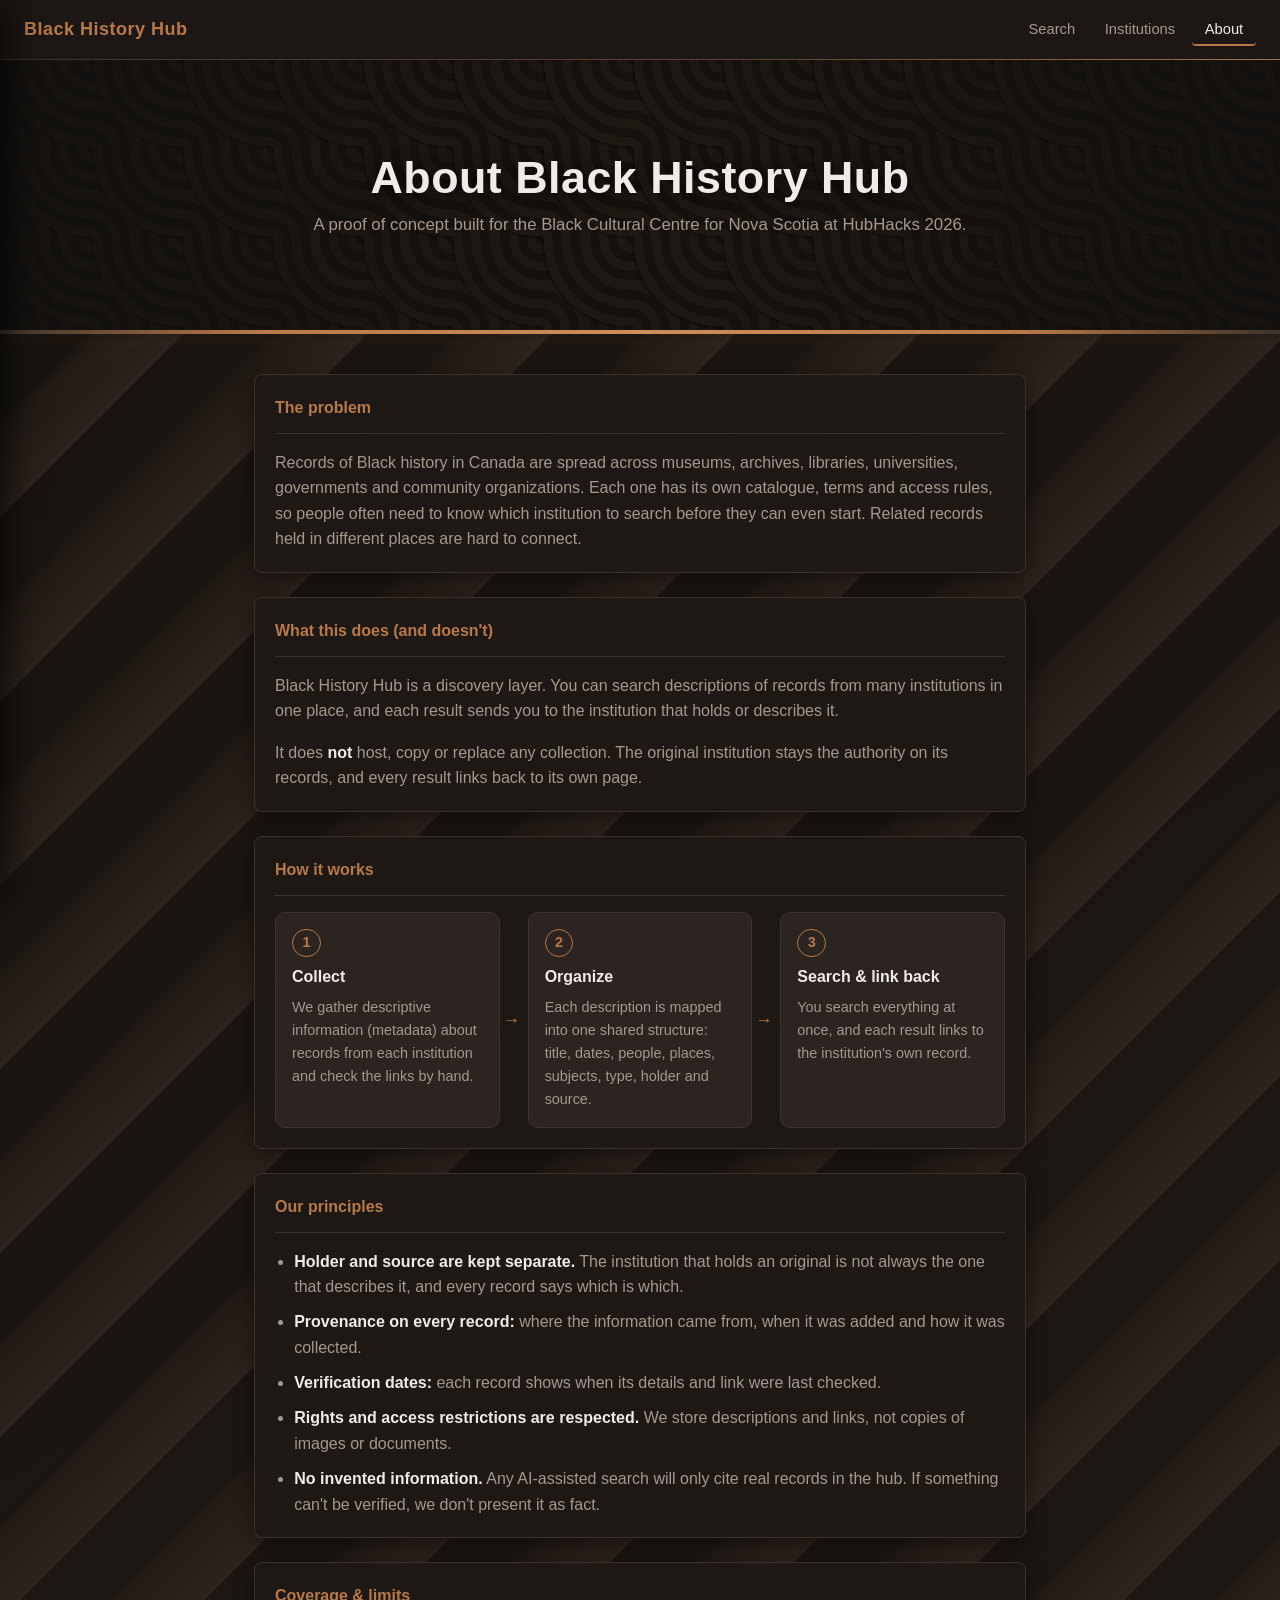
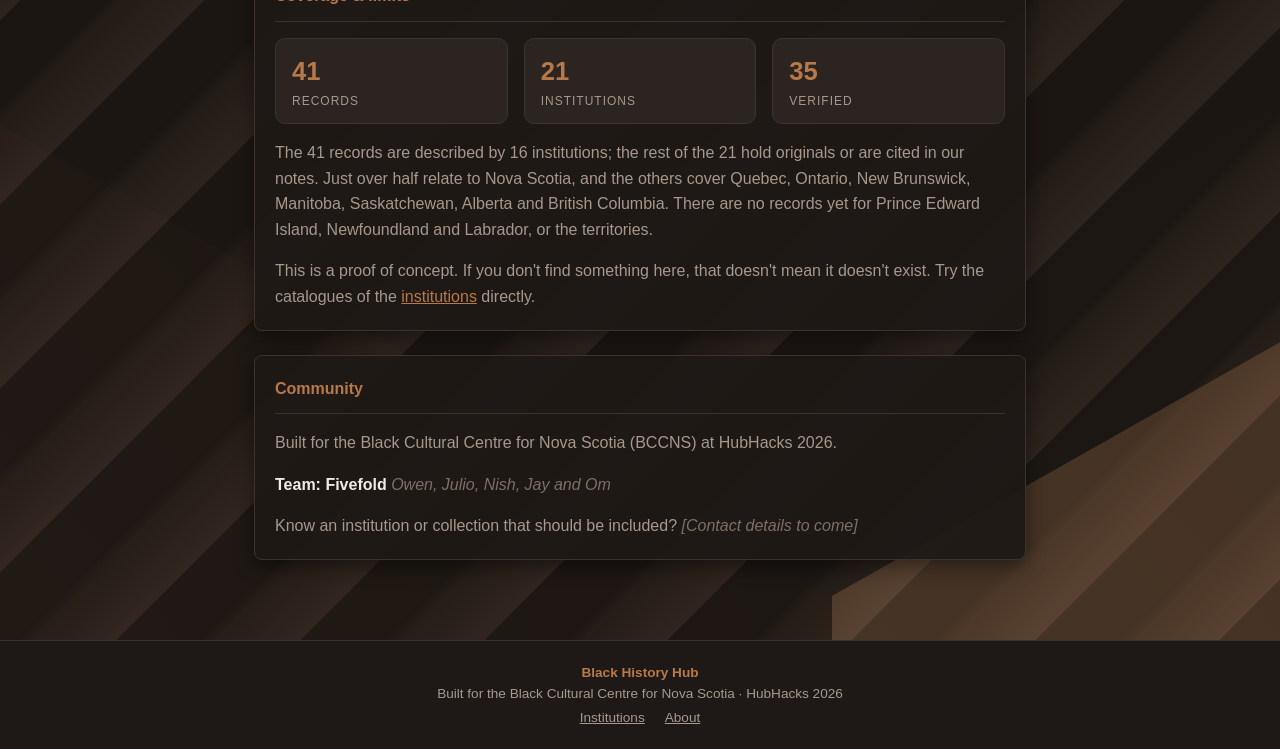
==== frontend/about.html @ a4189c39 "Added institutions.html and about.html added placeholder data for all pages" ====
<!DOCTYPE html>
<html lang="en">
<head>
  <meta charset="UTF-8">
  <meta name="viewport" content="width=device-width, initial-scale=1.0">
  <title>About — Black History Hub</title>
  <link rel="stylesheet" href="css/styles.css">
  <script src="js/script.js" defer></script>
</head>
<body class="results-page about-page">
  <a class="skip-link" href="#main">Skip to main content</a>

  <!-- Hidden SVG Gooey Filter -->
  <svg xmlns="http://www.w3.org/2000/svg" version="1.1" aria-hidden="true" focusable="false" style="display: block; height: 0; width: 0; position: absolute;">
    <defs>
      <filter id="goo">
        <feGaussianBlur in="SourceGraphic" stdDeviation="10" result="blur"></feGaussianBlur>
        <feColorMatrix in="blur" mode="matrix" values="1 0 0 0 0  0 1 0 0 0  0 0 1 0 0  0 0 0 18 -7" result="goo"></feColorMatrix>
        <feBlend in="SourceGraphic" in2="goo"></feBlend>
      </filter>
    </defs>
  </svg>

  <!-- Top App Bar -->
  <header class="top-nav">
    <button id="sidebar-toggle-btn" class="icon-btn nav-toggle" aria-label="Open menu" aria-expanded="false" aria-controls="side-nav">☰</button>
    <a href="index.html" class="brand-title">Black History Hub</a>
    <nav class="top-nav-links" aria-label="Main">
      <a href="index.html" class="top-nav-link">Search</a>
      <a href="institutions.html" class="top-nav-link">Institutions</a>
      <a href="about.html" class="top-nav-link" aria-current="page">About</a>
    </nav>
  </header>

  <!-- Slide-Out Side Navigation (mobile) -->
  <aside id="side-nav" class="side-nav" aria-label="Site menu" inert>
    <div class="side-nav-header">
      <span class="brand-title">Menu</span>
      <button id="sidebar-close-btn" class="icon-btn" aria-label="Close menu">✕</button>
    </div>
    <nav class="side-nav-menu" aria-label="Main">
      <a href="index.html" class="nav-link">Search</a>
      <a href="institutions.html" class="nav-link">Institutions</a>
      <a href="about.html" class="nav-link" aria-current="page">About</a>
    </nav>
  </aside>

  <!-- Background overlay when side menu is active -->
  <div id="backdrop" class="backdrop"></div>

  <main id="main" class="results-main">
    <!-- Page Hero (same radial pattern as the results page) -->
    <section class="results-hero-section page-hero" aria-labelledby="page-title">
      <div class="search-wrapper">
        <h1 id="page-title" class="hero-title">About Black History Hub</h1>
        <p class="hero-tagline">A proof of concept built for the Black Cultural Centre for Nova Scotia at HubHacks 2026.</p>
      </div>
    </section>

    <!-- Pronounced Divider -->
    <div class="section-divider" role="separator" aria-hidden="true"></div>

    <section class="lower-pattern-container results-container" aria-label="About">
      <div class="pattern-bg" aria-hidden="true">
        <svg
          preserveAspectRatio="xMidYMid slice"
          height="100%"
          width="100%"
          class="cube-svg"
          viewBox="0 0 120 104"
          aria-hidden="true"
          focusable="false"
        >
          <defs>
            <linearGradient y2="100%" x2="100%" y1="0%" x1="0%" id="cube-dark">
              <stop stop-color="#191512" offset="0%"></stop>
              <stop stop-color="#342821" offset="100%"></stop>
            </linearGradient>
            <linearGradient y2="0%" x2="100%" y1="100%" x1="0%" id="cube-mid">
              <stop stop-color="#5a4132" offset="0%"></stop>
              <stop stop-color="#241a14" offset="100%"></stop>
            </linearGradient>
            <linearGradient y2="100%" x2="0%" y1="0%" x1="100%" id="cube-light">
              <stop stop-color="#b87948" offset="0%"></stop>
              <stop stop-color="#d99f70" offset="100%"></stop>
            </linearGradient>
          </defs>
          <g>
            <polygon fill="url(#cube-dark)" points="60,0 120,34 60,68 0,34"></polygon>
            <polygon fill="url(#cube-mid)" points="0,34 60,68 60,104 0,70"></polygon>
            <polygon fill="url(#cube-light)" points="60,68 120,34 120,70 60,104"></polygon>
          </g>
        </svg>
      </div>

      <div class="results-content-wrapper about-wrapper">

        <section class="column-section about-section" aria-labelledby="about-problem">
          <h2 id="about-problem" class="column-title">The problem</h2>
          <p>Records of Black history in Canada are spread across museums, archives, libraries, universities, governments and community organizations. Each one has its own catalogue, terms and access rules, so people often need to know which institution to search before they can even start. Related records held in different places are hard to connect.</p>
        </section>

        <section class="column-section about-section" aria-labelledby="about-what">
          <h2 id="about-what" class="column-title">What this does (and doesn't)</h2>
          <p>Black History Hub is a discovery layer. You can search descriptions of records from many institutions in one place, and each result sends you to the institution that holds or describes it.</p>
          <p>It does <strong>not</strong> host, copy or replace any collection. The original institution stays the authority on its records, and every result links back to its own page.</p>
        </section>

        <section class="column-section about-section" aria-labelledby="about-how">
          <h2 id="about-how" class="column-title">How it works</h2>
          <ol class="how-steps">
            <li class="how-step">
              <span class="how-step-num" aria-hidden="true">1</span>
              <h3 class="how-step-title">Collect</h3>
              <p>We gather descriptive information (metadata) about records from each institution and check the links by hand.</p>
            </li>
            <li class="how-step">
              <span class="how-step-num" aria-hidden="true">2</span>
              <h3 class="how-step-title">Organize</h3>
              <p>Each description is mapped into one shared structure: title, dates, people, places, subjects, type, holder and source.</p>
            </li>
            <li class="how-step">
              <span class="how-step-num" aria-hidden="true">3</span>
              <h3 class="how-step-title">Search &amp; link back</h3>
              <p>You search everything at once, and each result links to the institution's own record.</p>
            </li>
          </ol>
        </section>

        <section class="column-section about-section" aria-labelledby="about-principles">
          <h2 id="about-principles" class="column-title">Our principles</h2>
          <ul class="about-list">
            <li><strong>Holder and source are kept separate.</strong> The institution that holds an original is not always the one that describes it, and every record says which is which.</li>
            <li><strong>Provenance on every record:</strong> where the information came from, when it was added and how it was collected.</li>
            <li><strong>Verification dates:</strong> each record shows when its details and link were last checked.</li>
            <li><strong>Rights and access restrictions are respected.</strong> We store descriptions and links, not copies of images or documents.</li>
            <li><strong>No invented information.</strong> Any AI-assisted search will only cite real records in the hub. If something can't be verified, we don't present it as fact.</li>
          </ul>
        </section>

        <section class="column-section about-section" aria-labelledby="about-coverage">
          <h2 id="about-coverage" class="column-title">Coverage &amp; limits</h2>
          <dl class="about-stats">
            <div><dt>Records</dt><dd>41</dd></div>
            <div><dt>Institutions</dt><dd>21</dd></div>
            <div><dt>Verified</dt><dd>35</dd></div>
          </dl>
          <p>The 41 records are described by 16 institutions; the rest of the 21 hold originals or are cited in our notes. Just over half relate to Nova Scotia, and the others cover Quebec, Ontario, New Brunswick, Manitoba, Saskatchewan, Alberta and British Columbia. There are no records yet for Prince Edward Island, Newfoundland and Labrador, or the territories.</p>
          <p>This is a proof of concept. If you don't find something here, that doesn't mean it doesn't exist. Try the catalogues of the <a href="institutions.html">institutions</a> directly.</p>
        </section>

        <section class="column-section about-section" aria-labelledby="about-community">
          <h2 id="about-community" class="column-title">Community</h2>
          <p>Built for the Black Cultural Centre for Nova Scotia (BCCNS) at HubHacks 2026.</p>
          <p><strong>Team: Fivefold</strong> <span class="placeholder-text">Owen, Julio, Nish, Jay and Om</span></p>
          
          <!-- TODO: replace with a real contact (email or form link) -->
          <p>Know an institution or collection that should be included? <span class="placeholder-text">[Contact details to come]</span></p>
        </section>

      </div>
    </section>
  </main>

  <footer class="site-footer">
    <p class="site-footer-name">Black History Hub</p>
    <p>Built for the Black Cultural Centre for Nova Scotia · HubHacks 2026</p>
    <nav class="site-footer-links" aria-label="Footer">
      <a href="institutions.html">Institutions</a>
      <a href="about.html">About</a>
    </nav>
  </footer>

</body>
</html>
---- frontend/css/styles.css ----
/* Color Palette Variables */
:root {
  --bg-primary: #12100e;          /* Deep obsidian brown */
  --bg-surface: #1e1916;          /* Card and panel background */
  --bg-surface-elevated: #2b2420; /* Raised elements / inputs */
  --border-subtle: #3d332c;       /* Borders and separators */
  --border-focus: #b87948;        /* Amber-brown focus highlight */

  --text-primary: #f0ebe6;        /* High-contrast off-white */
  --text-secondary: #a6988d;      /* Muted warm grey */
  --text-muted: #7d6f64;          /* Placeholder text */

  --accent: #b87948;              /* Primary brown/amber accent */
  --accent-hover: #cf8d59;        /* Button hover */

  --sidebar-width: 260px;
}

/* Reset & Base */
* {
  box-sizing: border-box;
  margin: 0;
  padding: 0;
}

body {
  font-family: -apple-system, BlinkMacSystemFont, "Segoe UI", Roboto, sans-serif;
  background-color: var(--bg-primary);
  color: var(--text-primary);
  min-height: 100vh;
  display: flex;
  flex-direction: column;
}

.top-nav {
  height: 60px;
  background-color: rgba(30, 25, 22, 0.95);
  backdrop-filter: blur(8px);
  -webkit-backdrop-filter: blur(8px);
  display: flex;
  align-items: center;
  padding: 0 1.5rem;
  gap: 1rem;
  position: relative;
  z-index: 30;
  border-bottom: 1px solid var(--border-subtle);
  transition: background-color 0.3s ease, border-color 0.3s ease;
}

/* Subtle continuous ambient shimmer along the bottom border */
.top-nav::after {
  content: "";
  position: absolute;
  bottom: -1px;
  left: 0;
  width: 100%;
  height: 1.5px;
  background: linear-gradient(
    90deg,
    transparent 0%,
    rgba(184, 121, 72, 0.25) 30%,
    rgba(207, 141, 89, 0.7) 50%,
    rgba(184, 121, 72, 0.25) 70%,
    transparent 100%
  );
  background-size: 200% 100%;
  animation: navShimmer 8s linear infinite;
  pointer-events: none;
}

@keyframes navShimmer {
  0% {
    background-position: 200% 0;
  }
  100% {
    background-position: -200% 0;
  }
}

.icon-btn {
  background: var(--bg-surface-elevated);
  border: 1px solid var(--border-subtle);
  color: var(--text-primary);
  padding: 0.5rem 0.75rem;
  font-size: 1rem;
  border-radius: 6px;
  cursor: pointer;
  display: inline-flex;
  align-items: center;
  justify-content: center;
  transition: transform 0.25s cubic-bezier(0.16, 1, 0.3, 1),
              background-color 0.25s ease,
              border-color 0.25s ease,
              box-shadow 0.25s ease;
}

.icon-btn:hover {
  background: var(--border-subtle);
  border-color: var(--accent);
  transform: scale(1.05);
  box-shadow: 0 2px 10px rgba(184, 121, 72, 0.2);
}

.icon-btn:active {
  transform: scale(0.95);
}

.brand-title {
  font-size: 1.125rem;
  font-weight: 600;
  color: var(--accent);
  letter-spacing: 0.5px;
  transition: color 0.25s ease, text-shadow 0.25s ease, transform 0.25s ease;
  display: inline-block;
}

.brand-title:hover {
  color: var(--accent-hover);
  text-shadow: 0 0 12px rgba(184, 121, 72, 0.4);
  transform: translateX(2px);
}

/* ==========================================================================
   Slide-Out Horizontal Side Navigation (Smooth Slide & Staggered Links)
   ========================================================================== */
.side-nav {
  position: fixed;
  top: 0;
  left: 0;
  width: var(--sidebar-width);
  height: 100vh;
  background-color: rgba(26, 22, 19, 0.98);
  backdrop-filter: blur(12px);
  -webkit-backdrop-filter: blur(12px);
  border-right: 1px solid var(--border-subtle);
  display: flex;
  flex-direction: column;
  z-index: 100;
  padding: 1.5rem;
  transform: translateX(-100%);
  transition: transform 0.35s cubic-bezier(0.16, 1, 0.3, 1);
  box-shadow: 10px 0 30px rgba(0, 0, 0, 0.6);
  pointer-events: none;
}

.side-nav.open {
  transform: translateX(0);
  pointer-events: auto;
}

.side-nav-header {
  display: flex;
  justify-content: space-between;
  align-items: center;
  margin-bottom: 2rem;
  padding-bottom: 0.75rem;
  border-bottom: 1px solid rgba(255, 255, 255, 0.05);
}

.side-nav-menu {
  display: flex;
  flex-direction: column;
  gap: 0.75rem;
}

.nav-link {
  display: block;
  padding: 0.75rem 1rem;
  background: var(--bg-surface-elevated);
  border: 1px solid var(--border-subtle);
  border-left: 3px solid transparent;
  color: var(--text-primary);
  text-decoration: none;
  font-size: 0.9rem;
  border-radius: 4px;
  position: relative;
  opacity: 0;
  transform: translateX(-12px);
  transition: opacity 0.3s ease,
              transform 0.3s cubic-bezier(0.16, 1, 0.3, 1),
              background-color 0.25s ease,
              border-color 0.25s ease,
              padding-left 0.25s ease;
}

/* Staggered entry animation for links when drawer opens */
.side-nav.open .nav-link {
  opacity: 1;
  transform: translateX(0);
}

.side-nav.open .nav-link:nth-child(1) { transition-delay: 0.05s; }
.side-nav.open .nav-link:nth-child(2) { transition-delay: 0.10s; }
.side-nav.open .nav-link:nth-child(3) { transition-delay: 0.15s; }
.side-nav.open .nav-link:nth-child(4) { transition-delay: 0.20s; }
.side-nav.open .nav-link:nth-child(5) { transition-delay: 0.25s; }

.nav-link:hover {
  background: rgba(43, 36, 32, 0.9);
  border-color: var(--border-subtle);
  border-left-color: var(--accent);
  padding-left: 1.25rem;
  color: var(--text-primary);
  box-shadow: 0 2px 12px rgba(0, 0, 0, 0.3);
}

/* Backdrop smooth fade */
.backdrop {
  position: fixed;
  inset: 0;
  background-color: rgba(0, 0, 0, 0.65);
  backdrop-filter: blur(4px);
  -webkit-backdrop-filter: blur(4px);
  opacity: 0;
  visibility: hidden;
  transition: opacity 0.35s ease, visibility 0.35s ease;
  z-index: 99;
}

.backdrop.open {
  opacity: 1;
  visibility: visible;
}

.icon-btn {
  background: var(--bg-surface-elevated);
  border: 1px solid var(--border-subtle);
  color: var(--text-primary);
  padding: 0.5rem 0.75rem;
  font-size: 1rem;
  border-radius: 4px;
  cursor: pointer;
}

.icon-btn:hover {
  background: var(--border-subtle);
}

.brand-title {
  font-size: 1.125rem;
  font-weight: 600;
  color: var(--accent);
  letter-spacing: 0.5px;
}



.side-nav.open {
  display: flex;
}

.side-nav-header {
  display: flex;
  justify-content: space-between;
  align-items: center;
  margin-bottom: 2rem;
}

.side-nav-menu {
  display: flex;
  flex-direction: column;
  gap: 0.75rem;
}

.nav-link {
  display: block;
  padding: 0.75rem 1rem;
  background: var(--bg-surface-elevated);
  border: 1px solid var(--border-subtle);
  color: var(--text-primary);
  text-decoration: none;
  font-size: 0.9rem;
  border-radius: 4px;
}

.nav-link:hover {
  border-color: var(--accent);
}


.backdrop.open {
  display: block;
}

/*
  Top Hero Section with Background Carousel
*/
.search-hero-section {
  position: relative;
  min-height: 65vh;
  display: flex;
  flex-direction: column;
  justify-content: flex-start;
  align-items: center;
  padding: 3.5rem 1.5rem 4rem 1.5rem;
  overflow: hidden;
  background-color: #12100e;
}

/* Carousel Image Slides Container */
.carousel-container {
  position: absolute;
  inset: 0;
  width: 100%;
  height: 100%;
  z-index: 1;
}

.carousel-slide {
  position: absolute;
  inset: 0;
  width: 100%;
  height: 100%;
  object-fit: cover;
  opacity: 0;
  filter: grayscale(80%) sepia(20%) brightness(0.45);
  transition: opacity 1.2s ease-in-out;
}

.carousel-slide.active {
  opacity: 1;
}

/* Dark Warm Vignette overlay for search contrast */
.carousel-overlay {
  position: absolute;
  inset: 0;
  background: radial-gradient(circle at center, rgba(18, 16, 14, 0.5) 0%, rgba(18, 16, 14, 0.92) 100%),
              linear-gradient(180deg, rgba(18, 16, 14, 0.4) 0%, rgba(18, 16, 14, 0.8) 100%);
  z-index: 2;
  pointer-events: none;
}

/* Centralized Flex Column Wrapper */
.search-wrapper {
  position: relative;
  z-index: 5;
  width: 100%;
  max-width: 720px;
  margin: 0 auto;
  display: flex;
  flex-direction: column;
  align-items: center;
  gap: 0.75rem;
}

.search-box {
  display: flex;
  width: 100%;
  gap: 0.5rem;
  box-shadow: 0 8px 30px rgba(0, 0, 0, 0.65);
}

.search-input {
  flex: 1;
  background-color: var(--bg-surface);
  border: 1px solid var(--border-subtle);
  color: var(--text-primary);
  padding: 1.05rem 1.35rem;
  font-size: 1.05rem;
  border-radius: 6px;
  outline: none;
}

.search-input::placeholder {
  color: var(--text-muted);
}

.search-input:focus {
  border-color: var(--border-focus);
}

/* Gooey Button */
.c-button {
  font-weight: 700;
  font-size: 15px;
  text-decoration: none;
  padding: 0.85em 1.7em;
  cursor: pointer;
  display: inline-flex;
  align-items: center;
  justify-content: center;
  position: relative;
  z-index: 1;
  background: transparent;
  outline: none;
  font-family: inherit;
}

.c-button--gooey {
  color: var(--accent);
  text-transform: uppercase;
  letter-spacing: 2px;
  border: 2px solid var(--accent);
  border-radius: 6px;
  position: relative;
  transition: all 700ms ease;
  overflow: hidden;
}

.c-button--gooey .c-button__blobs {
  display: block;
  height: 100%;
  filter: url(#goo);
  overflow: hidden;
  position: absolute;
  top: 0;
  left: 0;
  bottom: -3px;
  right: -1px;
  z-index: -1;
}

.c-button--gooey .c-button__blobs span {
  display: block;
  background-color: var(--accent);
  width: 34%;
  height: 100%;
  border-radius: 100%;
  position: absolute;
  transform: scale(1.4) translateY(125%) translateZ(0);
  transition: all 700ms ease;
}

.c-button--gooey .c-button__blobs span:nth-child(1) {
  left: -5%;
}

.c-button--gooey .c-button__blobs span:nth-child(2) {
  left: 30%;
  transition-delay: 60ms;
}

.c-button--gooey .c-button__blobs span:nth-child(3) {
  left: 66%;
  transition-delay: 25ms;
}

.c-button--gooey:hover {
  color: var(--bg-primary);
  border-color: var(--accent-hover);
}

.c-button--gooey:hover .c-button__blobs span {
  transform: scale(1.4) translateY(0) translateZ(0);
  background-color: var(--accent-hover);
}

/* Attached Tag Filter Menu */
.menu {
  font-size: 0.88rem;
  line-height: 1.4;
  color: var(--text-primary);
  width: fit-content;
  display: flex;
  list-style: none;
  align-self: flex-start;
}

.menu .item {
  position: relative;
}

.menu .link {
  position: relative;
  display: flex;
  align-items: center;
  justify-content: center;
  gap: 10px;
  padding: 8px 18px;
  background-color: var(--bg-surface);
  border: 1px solid var(--border-subtle);
  border-radius: 20px;
  cursor: pointer;
  user-select: none;
  transition: border-color 0.3s ease, background-color 0.3s ease;
}

.menu .link span {
  font-weight: 500;
  color: var(--text-secondary);
}

.menu .link svg {
  width: 12px;
  height: 12px;
  fill: var(--accent);
  transition: transform 0.3s ease;
}

.menu .item .submenu {
  display: flex;
  flex-direction: column;
  position: absolute;
  top: calc(100% + 6px);
  left: 0;
  width: 240px;
  background-color: var(--bg-surface);
  border: 1px solid var(--border-subtle);
  border-radius: 8px;
  box-shadow: 0 10px 25px rgba(0, 0, 0, 0.65);
  opacity: 0;
  visibility: hidden;
  transform: translateY(-8px);
  transition: opacity 0.25s ease, transform 0.25s ease, visibility 0.25s;
  z-index: 50;
  list-style: none;
  padding: 0.5rem;
}

.menu .item:hover .submenu,
.menu .item:focus-within .submenu {
  opacity: 1;
  visibility: visible;
  transform: translateY(0);
  pointer-events: auto;
  border-color: var(--border-focus);
}

.menu .item:hover .link,
.menu .item:focus-within .link {
  border-color: var(--border-focus);
  background-color: var(--bg-surface-elevated);
}

.menu .item:hover .link svg,
.menu .item:focus-within .link svg {
  transform: rotate(-180deg);
}

.submenu .submenu-item {
  width: 100%;
}

.tag-label {
  display: flex;
  align-items: center;
  gap: 10px;
  padding: 8px 12px;
  width: 100%;
  color: var(--text-secondary);
  font-size: 0.85rem;
  border-radius: 4px;
  cursor: pointer;
}

.tag-label:hover {
  background-color: var(--bg-surface-elevated);
  color: var(--text-primary);
}

.tag-label {
  display: flex;
  align-items: center;
  gap: 12px;
  padding: 8px 12px;
  width: 100%;
  color: var(--text-secondary);
  font-size: 0.88rem;
  border-radius: 6px;
  cursor: pointer;
  user-select: none;
  transition: background-color 0.2s ease, color 0.2s ease;
}

.tag-label:hover {
  background-color: var(--bg-surface-elevated);
  color: var(--text-primary);
}

/* Outer Checkbox Frame */
.checkBox {
  display: inline-block;
  cursor: pointer;
  width: 18px;
  height: 18px;
  border-radius: 4px;
  position: relative;
  overflow: hidden;
  box-shadow: 0 0 0 1.5px var(--border-subtle);
  background-color: var(--bg-primary);
  flex-shrink: 0;
  transition: box-shadow 0.25s ease;
}

.tag-label:hover .checkBox {
  box-shadow: 0 0 0 1.5px var(--border-focus);
}

/* Diagonal Sliding Fill Element */
.checkBox .fill-box {
  width: 36px;
  height: 36px;
  background-color: var(--accent);
  top: -32px;
  left: -32px;
  position: absolute;
  transform: rotateZ(45deg);
  z-index: 10;
}

/* Active Checked State: slide the diagonal fill into frame */
.checkBox input[type="checkbox"]:checked + .fill-box {
  left: -8px;
  top: -8px;
}

/* Ensure the box border reflects the active state */
.checkBox:has(input[type="checkbox"]:checked) {
  box-shadow: 0 0 0 1.5px var(--accent);
}

/* Hidden Input Anchor */
.checkBox input[type="checkbox"] {
  position: absolute;
  opacity: 0;
  width: 0;
  height: 0;
  pointer-events: none;
}

/* Smooth slide easing */
.transition {
  transition: all 250ms cubic-bezier(0.4, 0, 0.2, 1);
}

/* Citations & Source Attribution Bar */
.hero-citation-bar {
  position: absolute;
  bottom: 12px;
  right: 1.5rem;
  z-index: 5;
  background: rgba(22, 18, 15, 0.75);
  border: 1px solid var(--border-subtle);
  border-radius: 4px;
  padding: 4px 10px;
  display: flex;
  align-items: center;
  gap: 8px;
  font-size: 0.72rem;
  color: var(--text-muted);
  backdrop-filter: blur(4px);
}

.hero-citation-bar a {
  color: var(--text-secondary);
  text-decoration: underline;
  text-underline-offset: 2px;
}

.hero-citation-bar a:hover {
  color: var(--accent);
}

/* Section Divider */
.section-divider {
  position: relative;
  z-index: 5;
  height: 4px;
  width: 100%;
  background: linear-gradient(
    90deg,
    #3d332c 0%,
    #b87948 20%,
    #cf8d59 50%,
    #b87948 80%,
    #3d332c 100%
  );
  box-shadow: 0 0 16px rgba(184, 121, 72, 0.4), 0 2px 8px rgba(0, 0, 0, 0.8);
}

/* Lower Section with Cube Pattern */
.lower-pattern-container {
  position: relative;
  width: 100%;
  flex: 1;
  overflow: hidden;
  background-color: #16120f;
}

.pattern-bg {
  position: absolute;
  inset: 0;
  width: 100%;
  height: 100%;
  overflow: hidden;
  background: repeating-linear-gradient(
    135deg,
    #171310 0px,
    #171310 60px,
    #211a15 70px,
    #302620 130px
  );
  z-index: 1;
}

.cube-svg {
  position: absolute;
  width: 180%;
  height: 180%;
  left: -25%;
  top: -20%;
  background: transparent;
  opacity: 0.25;
  z-index: 1;
  pointer-events: none;
  animation: cubeMove 20s linear infinite alternate;
}

@keyframes cubeMove {
  from {
    transform: translateY(0) scale(1);
  }
  to {
    transform: translateY(-15%) scale(1.02) rotate(1deg);
  }
}

.lower-content-wrapper {
  position: relative;
  z-index: 2;
  max-width: 1240px;
  margin: 0 auto;
  padding: 3.5rem 1.5rem 4.5rem 1.5rem;
}

.content-grid {
  display: grid;
  grid-template-columns: repeat(3, 1fr);
  gap: 1.5rem;
}

@media (max-width: 960px) {
  .content-grid {
    grid-template-columns: 1fr;
  }
}

.column-section {
  background-color: rgba(30, 25, 22, 0.94);
  border: 1px solid var(--border-subtle);
  border-radius: 8px;
  padding: 1.25rem;
  display: flex;
  flex-direction: column;
  gap: 1rem;
  box-shadow: 0 6px 20px rgba(0, 0, 0, 0.45);
}

.column-title {
  font-size: 1rem;
  font-weight: 600;
  color: var(--accent);
  border-bottom: 1px solid var(--border-subtle);
  padding-bottom: 0.75rem;
}

.card-stack {
  display: flex;
  flex-direction: column;
  gap: 1rem;
}

/*
  Uiverse Inspired Card Component (Brown Palette, resource-type icon)
*/
.card {
  width: 100%;
  min-height: 190px;
  background-color: var(--bg-surface-elevated);
  border: 1px solid var(--border-subtle);
  color: var(--text-primary);
  position: relative;
  border-radius: 12px;
  padding: 1.25rem;
  overflow: hidden;
  display: flex;
  flex-direction: column;
  box-shadow: 0 4px 12px rgba(0, 0, 0, 0.35);
  cursor: pointer;
  transition: transform 0.3s ease, border-color 0.3s ease, box-shadow 0.3s ease;
}

.card:hover {
  transform: scale(0.98);
  border-color: var(--border-focus);
  box-shadow: 0 6px 20px rgba(184, 121, 72, 0.25);
}

.card:active {
  transform: scale(0.95);
}

/* Overlaid Card Content */
.card-content {
  position: relative;
  z-index: 2;
  display: flex;
  flex-direction: column;
  justify-content: space-between;
  height: 100%;
  flex: 1;
  gap: 0.9rem;
}

.card-top, .card-bottom {
  display: flex;
  justify-content: space-between;
  align-items: center;
}

.card-title {
  font-weight: 700;
  font-size: 0.95rem;
  color: var(--accent);
  letter-spacing: 0.5px;
}

.card-category {
  font-size: 0.72rem;
  text-transform: uppercase;
  letter-spacing: 1px;
  color: var(--text-secondary);
  background: rgba(18, 16, 14, 0.6);
  padding: 2px 8px;
  border-radius: 4px;
  border: 1px solid var(--border-subtle);
}

.card-body {
  margin: auto 0;
}

.card-heading {
  font-size: 1.05rem;
  font-weight: 600;
  color: var(--text-primary);
  line-height: 1.35;
}

.card-bottom {
  border-top: 1px solid rgba(255, 255, 255, 0.08);
  padding-top: 0.65rem;
}

.card-tags {
  display: flex;
  gap: 0.4rem;
  flex-wrap: wrap;
}

.card-tag {
  font-size: 0.7rem;
  background-color: rgba(43, 36, 32, 0.85);
  border: 1px solid var(--border-subtle);
  color: var(--text-secondary);
  padding: 2px 7px;
  border-radius: 4px;
}

.card-action {
  font-size: 0.8rem;
  font-weight: 600;
  color: var(--accent);
  transition: transform 0.2s ease;
}

.card:hover .card-action {
  transform: translateX(4px);
  color: var(--accent-hover);
}

/* ==========================================================================
   Search Results Page Layout & Horizontal Card Styles
   ========================================================================== */

.results-page {
  min-height: 100vh;
}

.results-main {
  display: flex;
  flex-direction: column;
  flex: 1;
}

/* Compact search header for results page */
/* ==========================================================================
   Results Page Hero Section (Styled with Uiverse Radial Concentric Pattern)
   ========================================================================== */

.results-page {
  min-height: 100vh;
}

.results-main {
  display: flex;
  flex-direction: column;
  flex: 1;
}

/*
  Top Hero for Results Page:
  Exact layout structure as home, using themed concentric radial pattern
*/
.results-hero-section {
  position: relative;
  min-height: 48vh;
  display: flex;
  flex-direction: column;
  justify-content: center;
  align-items: center;
  padding: 4rem 1.5rem 3.5rem 1.5rem;
  overflow: visible; /* Prevents dropdown cutoff */
  z-index: 20;       /* Above section divider */

  /* Themed variables for the radial pattern */
  --s: 90px;
  --c1: #15110e; /* Deep mocha black */
  --c2: #2a2019; /* Warm roasted coffee brown */

  --_g: var(--c2) 4% 14%, var(--c1) 14% 24%, var(--c2) 22% 34%,
    var(--c1) 34% 44%, var(--c2) 44% 56%, var(--c1) 56% 66%, var(--c2) 66% 76%,
    var(--c1) 76% 86%, var(--c2) 86% 96%;

  background:
    radial-gradient(
      100% 100% at 100% 0,
      var(--c1) 4%,
      var(--_g),
      #000000a6 96%,
      #0000
    ),
    radial-gradient(
      100% 100% at 0 100%,
      #0000,
      #000000a6 4%,
      var(--_g),
      var(--c1) 96%
    )
    var(--c1);
  background-size: var(--s) var(--s);
}

/* Subtle darkened overlay vignette */
.results-hero-section::before {
  content: "";
  position: absolute;
  inset: 0;
  background: radial-gradient(circle at center, rgba(18, 16, 14, 0.45) 0%, rgba(18, 16, 14, 0.88) 100%);
  pointer-events: none;
  z-index: 1;
}

/* Ensure the divider stays below the top hero dropdown */
.section-divider {
  position: relative;
  z-index: 5;
  height: 4px;
  width: 100%;
  background: linear-gradient(
    90deg,
    #3d332c 0%,
    #b87948 20%,
    #cf8d59 50%,
    #b87948 80%,
    #3d332c 100%
  );
  box-shadow: 0 0 16px rgba(184, 121, 72, 0.4), 0 2px 8px rgba(0, 0, 0, 0.8);
}

/* Lower Section with Cube Pattern */
.results-container {
  min-height: calc(100vh - 48vh - 64px);
  position: relative;
  z-index: 1;
}

.results-content-wrapper {
  position: relative;
  z-index: 2;
  max-width: 980px;
  margin: 0 auto;
  padding: 3rem 1.5rem 5rem 1.5rem;
  display: flex;
  flex-direction: column;
  gap: 1.5rem;
}

/* Results Query Meta Bar */
.results-meta-bar {
  display: flex;
  justify-content: space-between;
  align-items: center;
  padding-bottom: 1rem;
  border-bottom: 1px solid var(--border-subtle);
}

.results-count-text {
  font-size: 1rem;
  color: var(--text-secondary);
}

.highlight-query {
  color: var(--accent);
  font-weight: 600;
}

.results-badge {
  font-size: 0.78rem;
  font-weight: 600;
  text-transform: uppercase;
  letter-spacing: 0.5px;
  background-color: var(--bg-surface-elevated);
  border: 1px solid var(--border-subtle);
  color: var(--accent);
  padding: 4px 10px;
  border-radius: 20px;
}

/* Horizontal Results List */
.horizontal-results-list {
  display: flex;
  flex-direction: column;
  gap: 1.25rem;
}

/* Horizontal Card Row */
.card.horizontal-card {
  min-height: 155px;
  width: 100%;
  padding: 1.5rem 1.75rem;
  border-radius: 10px;
}

.card.horizontal-card .card-body {
  display: flex;
  flex-direction: column;
  gap: 0.4rem;
  margin: 0.5rem 0;
}

.card-snippet {
  font-size: 0.88rem;
  color: var(--text-secondary);
  line-height: 1.45;
  overflow: hidden;
  line-clamp: 2;
  display: -webkit-box;
  -webkit-box-orient: vertical;
  -webkit-line-clamp: 2;
}

@media (max-width: 640px) {
  .results-meta-bar {
    flex-direction: column;
    align-items: flex-start;
    gap: 0.5rem;
  }

  .card.horizontal-card {
    padding: 1.25rem;
  }
}

.results-container {
  min-height: calc(100vh - 160px);
}

.results-content-wrapper {
  position: relative;
  z-index: 2;
  max-width: 960px;
  margin: 0 auto;
  padding: 2.5rem 1.5rem 5rem 1.5rem;
  display: flex;
  flex-direction: column;
  gap: 1.5rem;
}

/* Query Meta & Counter Bar */
.results-meta-bar {
  display: flex;
  justify-content: space-between;
  align-items: center;
  padding-bottom: 1rem;
  border-bottom: 1px solid var(--border-subtle);
}

.results-count-text {
  font-size: 1rem;
  color: var(--text-secondary);
}

.highlight-query {
  color: var(--accent);
  font-weight: 600;
}

.results-badge {
  font-size: 0.78rem;
  font-weight: 600;
  text-transform: uppercase;
  letter-spacing: 0.5px;
  background-color: var(--bg-surface-elevated);
  border: 1px solid var(--border-subtle);
  color: var(--accent);
  padding: 4px 10px;
  border-radius: 20px;
}

/* Horizontal List Container */
.horizontal-results-list {
  display: flex;
  flex-direction: column;
  gap: 1.25rem;
}

/* Horizontal Card Row */
.card.horizontal-card {
  min-height: 155px;
  width: 100%;
  padding: 1.5rem 1.75rem;
  border-radius: 10px;
}

.card.horizontal-card .card-body {
  display: flex;
  flex-direction: column;
  gap: 0.4rem;
  margin: 0.5rem 0;
}

.card-snippet {
  font-size: 0.88rem;
  color: var(--text-secondary);
  line-height: 1.45;
  overflow: hidden;

  /* Modern Standard */
  line-clamp: 2;

  /* WebKit/Blink Legacy Support */
  display: -webkit-box;
  -webkit-box-orient: vertical;
  -webkit-line-clamp: 2;
}

@media (max-width: 640px) {
  .results-meta-bar {
    flex-direction: column;
    align-items: flex-start;
    gap: 0.5rem;
  }

  .card.horizontal-card {
    padding: 1.25rem;
  }
}

/* Ensure the hero section touches the exact top of the viewport */
.home-page .search-hero-section {
  padding-top: 5rem; /* Leaves comfortable clearance under the header */
}

/* ==========================================================================
   Added 2026-11-07 to match page-spec.md
   (header links, skip link, footer, record cards, empty states, a11y)
   ========================================================================== */

/* Screen-reader-only text */
.visually-hidden {
  position: absolute !important;
  width: 1px;
  height: 1px;
  padding: 0;
  margin: -1px;
  overflow: hidden;
  clip: rect(0, 0, 0, 0);
  white-space: nowrap;
  border: 0;
}

/* Skip link: hidden until focused */
.skip-link {
  position: absolute;
  top: -100px;
  left: 1rem;
  z-index: 2000;
  background: var(--accent);
  color: var(--bg-primary);
  font-weight: 700;
  padding: 0.6rem 1rem;
  border-radius: 6px;
  text-decoration: none;
}

.skip-link:focus {
  top: 1rem;
}

/* Visible keyboard focus everywhere */
a:focus-visible,
button:focus-visible,
input:focus-visible,
.menu .link:focus-visible {
  outline: 2px solid var(--accent-hover);
  outline-offset: 2px;
}

/* Header: brand + desktop links */
a.brand-title {
  text-decoration: none;
}

.top-nav-links {
  margin-left: auto;
  display: flex;
  gap: 0.25rem;
}

.top-nav-link {
  color: var(--text-secondary);
  text-decoration: none;
  font-size: 0.92rem;
  padding: 0.45rem 0.8rem;
  border-radius: 4px;
  border-bottom: 2px solid transparent;
  transition: color 0.2s ease, border-color 0.2s ease;
}

.top-nav-link:hover {
  color: var(--text-primary);
}

.top-nav-link[aria-current="page"],
.nav-link[aria-current="page"] {
  color: var(--text-primary);
  border-bottom-color: var(--accent);
}

.nav-link[aria-current="page"] {
  border-left-color: var(--accent);
  border-bottom-color: var(--border-subtle);
}

/* Home: header floats over the hero image */
.top-nav--overlay {
  position: absolute;
  top: 0;
  left: 0;
  right: 0;
  background-color: transparent;
  backdrop-filter: none;
  -webkit-backdrop-filter: none;
  border-bottom: none;
  background-image: linear-gradient(180deg, rgba(18, 16, 14, 0.85) 0%, rgba(18, 16, 14, 0) 100%);
}

.top-nav--overlay::after {
  display: none;
}

/* Desktop shows links; mobile shows the menu button */
@media (min-width: 768px) {
  .nav-toggle {
    display: none;
  }
}

@media (max-width: 767px) {
  .top-nav-links {
    display: none;
  }
}

/* Home hero heading + tagline */
.hero-title {
  font-size: clamp(1.9rem, 4vw, 2.8rem);
  font-weight: 700;
  color: var(--text-primary);
  letter-spacing: 0.5px;
  text-align: center;
  text-shadow: 0 2px 16px rgba(0, 0, 0, 0.7);
}

.hero-tagline {
  font-size: 1.05rem;
  color: var(--text-secondary);
  text-align: center;
  margin-bottom: 0.75rem;
}

/* Carousel pause/play button */
.carousel-toggle {
  position: absolute;
  bottom: 12px;
  left: 1.5rem;
  z-index: 5;
  font-size: 0.75rem;
  padding: 0.35rem 0.6rem;
  background: rgba(22, 18, 15, 0.75);
}

/* Record card: resource-type icon in place of a thumbnail */
.card-type-icon {
  position: absolute;
  right: -12px;
  bottom: -16px;
  width: 120px;
  height: 120px;
  z-index: 1;
  fill: none;
  stroke: var(--accent);
  stroke-width: 1.2;
  stroke-linecap: round;
  stroke-linejoin: round;
  opacity: 0.1;
  pointer-events: none;
  transition: opacity 0.4s ease, transform 0.4s ease;
}

.card:hover .card-type-icon {
  opacity: 0.16;
  transform: scale(1.06);
}

.card-body {
  display: flex;
  flex-direction: column;
  gap: 0.45rem;
}

/* Title link stretched over the whole card */
.card-link {
  color: inherit;
  text-decoration: none;
}

.card-link::after {
  content: "";
  position: absolute;
  inset: 0;
  z-index: 1;
}

.card-link:focus-visible {
  outline: none;
}

.card:focus-within {
  border-color: var(--border-focus);
  box-shadow: 0 0 0 2px var(--accent-hover);
}

.card-date {
  font-size: 0.82rem;
  color: var(--text-secondary);
}

/* People/place chips sit above the stretched link so they stay clickable */
.card-tags {
  list-style: none;
}

a.card-tag {
  position: relative;
  z-index: 2;
  display: inline-block;
  text-decoration: none;
  transition: border-color 0.2s ease, color 0.2s ease;
}

a.card-tag:hover {
  border-color: var(--accent);
  color: var(--text-primary);
}

.card-bottom {
  gap: 0.75rem;
}

.card-holder {
  font-size: 0.78rem;
  color: var(--text-secondary);
  line-height: 1.35;
}

.card-holder strong {
  color: var(--text-primary);
  font-weight: 600;
}

.card-action {
  flex-shrink: 0;
}

/* Badges stay on one line; type label takes the remaining space */
.card-top {
  gap: 0.75rem;
}

.card-category {
  white-space: nowrap;
  flex-shrink: 0;
}

/* Keep the Search button from being squeezed on narrow screens */
.search-input {
  min-width: 0;
}

.search-box .c-button--gooey {
  flex-shrink: 0;
}

@media (max-width: 480px) {
  .search-box .c-button--gooey {
    padding: 0.85em 1em;
    letter-spacing: 1px;
  }

  .hero-citation-bar {
    left: 4rem;
    right: 0.75rem;
    flex-wrap: wrap;
  }
}

/* Filter dropdown: longer option list scrolls instead of being cut off by the hero,
   and sits above the image-credit bar */
.search-wrapper {
  z-index: 6;
}

/* Let the open dropdown hang below the home hero (images are already clipped to the hero
   by .carousel-container), and keep it above the cards section */
.home-page .search-hero-section {
  overflow: visible;
  z-index: 20;
}

.carousel-container {
  overflow: hidden;
}

.menu .item .submenu {
  max-height: min(15rem, 45vh);
  overflow-y: auto;
  overscroll-behavior: contain;
  scrollbar-width: thin;
  scrollbar-color: var(--border-subtle) transparent;
}

/* Empty states */
.column-empty {
  font-size: 0.9rem;
  color: var(--text-secondary);
}

.results-empty {
  background-color: rgba(30, 25, 22, 0.94);
  border: 1px solid var(--border-subtle);
  border-radius: 10px;
  padding: 1.5rem 1.75rem;
}

.results-empty-title {
  font-size: 1.15rem;
  margin-bottom: 0.75rem;
}

.results-empty-tips {
  padding-left: 1.2rem;
  color: var(--text-secondary);
  line-height: 1.7;
}

.results-empty-tips a {
  color: var(--accent);
}

/* Site footer */
.site-footer {
  background-color: var(--bg-surface);
  border-top: 1px solid var(--border-subtle);
  padding: 1.5rem;
  text-align: center;
  display: flex;
  flex-direction: column;
  gap: 0.35rem;
  font-size: 0.85rem;
  color: var(--text-secondary);
}

.site-footer-name {
  color: var(--accent);
  font-weight: 600;
}

.site-footer-links {
  display: flex;
  justify-content: center;
  gap: 1.25rem;
  margin-top: 0.25rem;
}

.site-footer-links a {
  color: var(--text-secondary);
}

.site-footer-links a:hover {
  color: var(--accent);
}

/* ==========================================================================
   Institutions & About pages (reuse the results hero, cards and panels)
   ========================================================================== */

/* Shorter hero with a heading instead of a search bar */
.results-hero-section.page-hero {
  min-height: 30vh;
}

/* Institution cards: not one big link, so no pointer/press effect */
.institution-grid {
  align-items: start;
  margin-top: 1.5rem;
}

.card.institution-card {
  cursor: default;
}

.card.institution-card:hover,
.card.institution-card:active {
  transform: none;
}

.institution-card .card-body {
  margin: 0.25rem 0 0;
}

.card-snippet.institution-desc {
  -webkit-line-clamp: 3;
  line-clamp: 3;
}

.institution-counts {
  display: flex;
  flex-wrap: wrap;
  gap: 0.35rem 1rem;
  font-size: 0.82rem;
  color: var(--text-secondary);
  margin-top: 0.2rem;
}

.institution-counts strong {
  color: var(--text-primary);
}

/* External links as small pill buttons (same look as the filter/badge pills) */
.institution-links {
  list-style: none;
  display: flex;
  flex-wrap: wrap;
  gap: 0.5rem;
  margin-top: 0.35rem;
}

.institution-links a {
  display: inline-flex;
  align-items: center;
  gap: 0.35rem;
  font-size: 0.78rem;
  font-weight: 500;
  color: var(--text-secondary);
  text-decoration: none;
  background-color: rgba(18, 16, 14, 0.6);
  border: 1px solid var(--border-subtle);
  border-radius: 20px;
  padding: 0.35rem 0.8rem;
  transition: color 0.2s ease, border-color 0.2s ease, background-color 0.2s ease;
}

.institution-links a:hover {
  color: var(--text-primary);
  border-color: var(--accent);
  background-color: var(--bg-surface);
}

.institution-links .ext-icon {
  color: var(--accent);
  font-size: 0.8em;
}

/* "View records" as the card's main button */
.institution-card .card-bottom {
  justify-content: flex-end;
}

.institution-card a.card-action {
  display: inline-flex;
  align-items: center;
  gap: 0.35rem;
  color: var(--accent);
  text-decoration: none;
  border: 1px solid var(--accent);
  border-radius: 6px;
  padding: 0.4rem 0.9rem;
  transition: background-color 0.2s ease, color 0.2s ease;
}

.institution-card a.card-action:hover {
  background-color: var(--accent);
  color: var(--bg-primary);
  transform: none;
}

/* Long street addresses: keep them readable but secondary */
.institution-card .card-date {
  line-height: 1.4;
}

/* Mobile: bigger tap targets, full-width main button, shorter hero */
@media (max-width: 640px) {
  .results-hero-section.page-hero {
    min-height: 0;
    padding: 3rem 1.25rem 2.5rem;
  }

  .institution-links a {
    font-size: 0.82rem;
    padding: 0.5rem 0.9rem;
  }

  .institution-card .card-bottom {
    justify-content: stretch;
  }

  .institution-card a.card-action {
    width: 100%;
    justify-content: center;
    padding: 0.65rem 1rem;
  }

  .lower-content-wrapper {
    padding: 2rem 1rem 3rem;
  }

  .results-content-wrapper.about-wrapper {
    padding: 2rem 1rem 3rem;
  }
}

/* About page */
.about-wrapper {
  max-width: 820px;
}

.about-section {
  line-height: 1.6;
  color: var(--text-secondary);
}

.about-section strong {
  color: var(--text-primary);
}

.about-section a {
  color: var(--accent);
}

.about-list {
  padding-left: 1.2rem;
  display: flex;
  flex-direction: column;
  gap: 0.6rem;
}

/* "How it works" three-step diagram */
.how-steps {
  list-style: none;
  display: grid;
  grid-template-columns: repeat(3, 1fr);
  gap: 1.75rem;
}

.how-step {
  position: relative;
  background-color: var(--bg-surface-elevated);
  border: 1px solid var(--border-subtle);
  border-radius: 10px;
  padding: 1rem;
  display: flex;
  flex-direction: column;
  gap: 0.4rem;
  font-size: 0.9rem;
}

.how-step:not(:last-child)::after {
  content: "→";
  position: absolute;
  right: -1.35rem;
  top: 50%;
  transform: translateY(-50%);
  color: var(--accent);
  font-size: 1.1rem;
}

.how-step-num {
  width: 1.8rem;
  height: 1.8rem;
  border-radius: 50%;
  border: 1px solid var(--accent);
  color: var(--accent);
  font-weight: 700;
  display: inline-flex;
  align-items: center;
  justify-content: center;
}

.how-step-title {
  font-size: 1rem;
  color: var(--text-primary);
}

@media (max-width: 700px) {
  .how-steps {
    grid-template-columns: 1fr;
  }

  .how-step:not(:last-child)::after {
    content: "↓";
    right: auto;
    left: 50%;
    top: auto;
    bottom: -1.5rem;
    transform: translateX(-50%);
  }
}

/* Coverage numbers */
.about-stats {
  display: flex;
  flex-wrap: wrap;
  gap: 1rem;
}

.about-stats div {
  flex: 1;
  min-width: 120px;
  background-color: var(--bg-surface-elevated);
  border: 1px solid var(--border-subtle);
  border-radius: 10px;
  padding: 0.75rem 1rem;
  display: flex;
  flex-direction: column-reverse;
}

.about-stats dt {
  font-size: 0.75rem;
  text-transform: uppercase;
  letter-spacing: 1px;
}

.about-stats dd {
  font-size: 1.6rem;
  font-weight: 700;
  color: var(--accent);
}

/* Text still to be filled in by the team */
.placeholder-text {
  color: var(--text-muted);
  font-style: italic;
}

/* Respect reduced-motion settings */
@media (prefers-reduced-motion: reduce) {
  *,
  *::before,
  *::after {
    animation: none !important;
    transition-duration: 0.01ms !important;
    scroll-behavior: auto !important;
  }
}
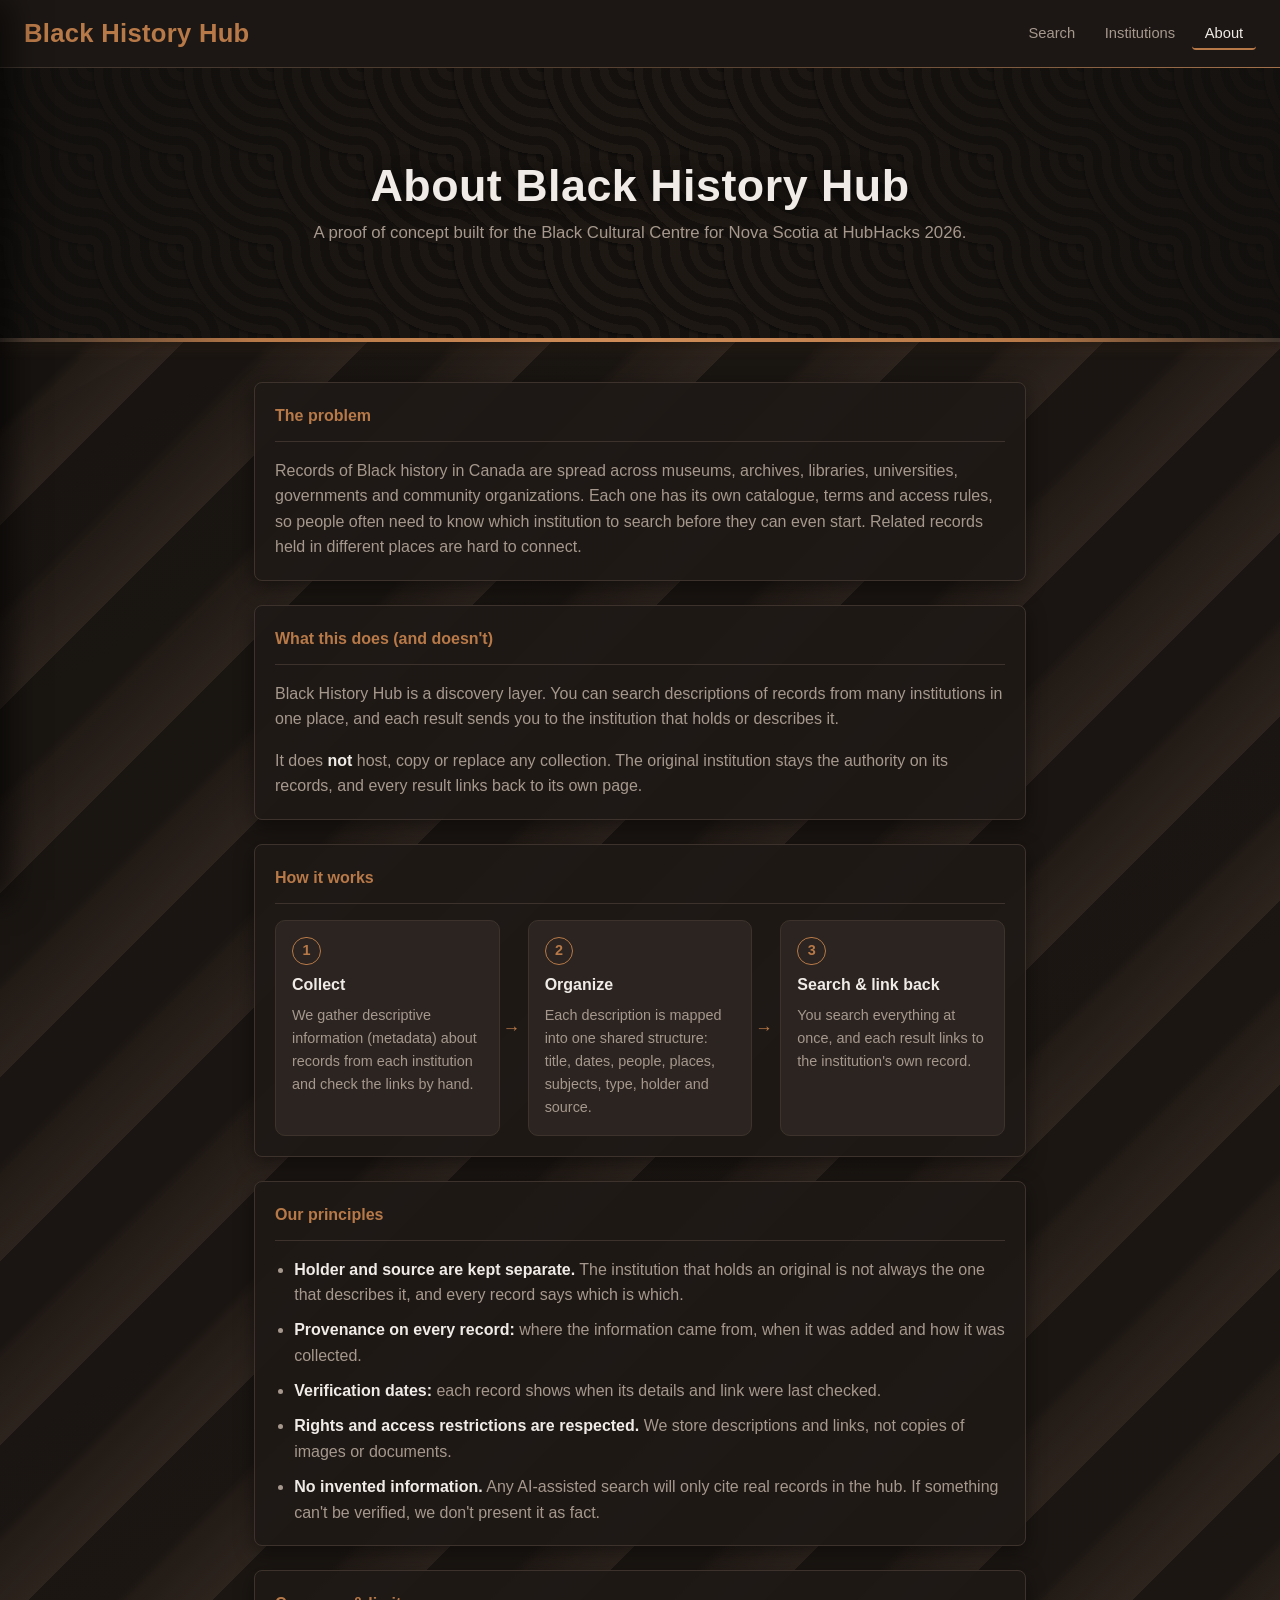
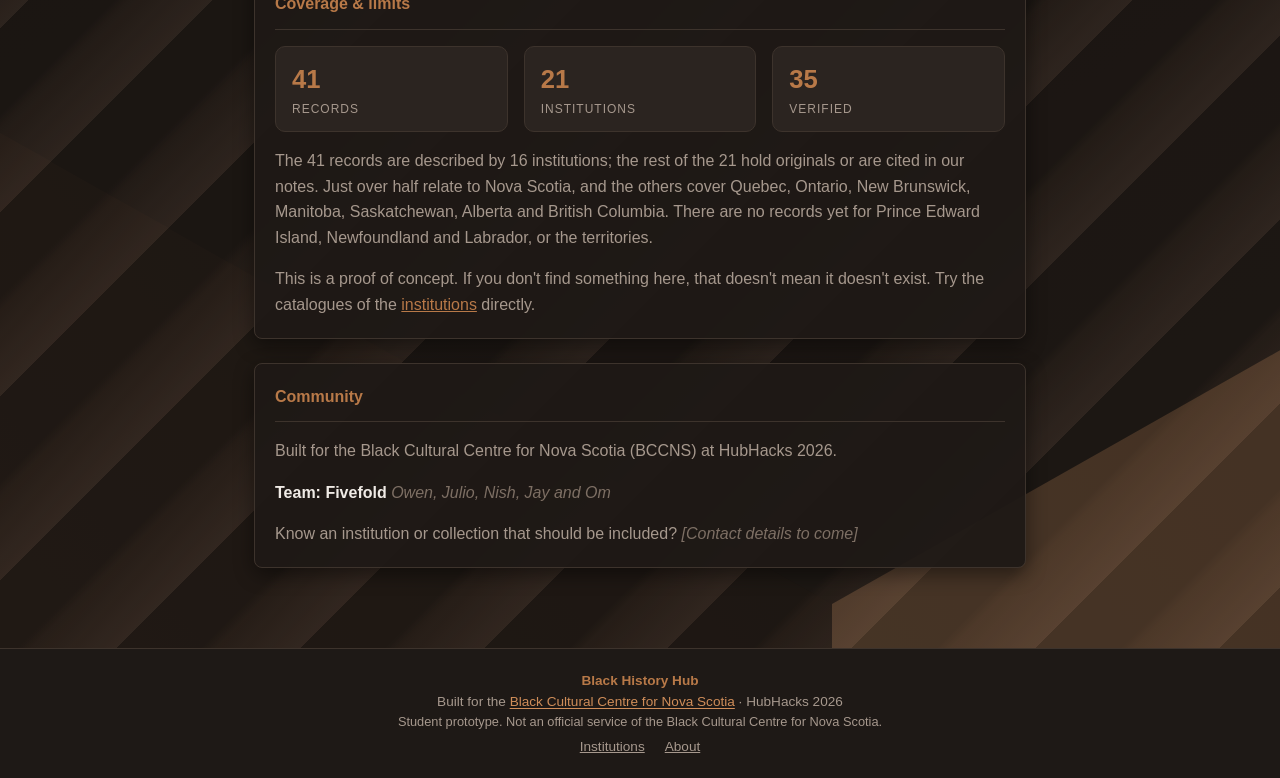
==== commit 04a0d061: "Quick wins: BCCNS footer link, larger header, Preston and Hall records - Footer on every page links " ====
--- a/frontend/about.html
+++ b/frontend/about.html
@@ -164,7 +164,8 @@
 
   <footer class="site-footer">
     <p class="site-footer-name">Black History Hub</p>
-    <p>Built for the Black Cultural Centre for Nova Scotia · HubHacks 2026</p>
+    <p>Built for the <a href="https://bccns.com/" class="site-footer-bccns" target="_blank" rel="noopener noreferrer">Black Cultural Centre for Nova Scotia<span class="visually-hidden"> (opens in a new tab)</span></a> · HubHacks 2026</p>
+    <p class="site-footer-note">Student prototype. Not an official service of the Black Cultural Centre for Nova Scotia.</p>
     <nav class="site-footer-links" aria-label="Footer">
       <a href="institutions.html">Institutions</a>
       <a href="about.html">About</a>
--- a/frontend/css/styles.css
+++ b/frontend/css/styles.css
@@ -1414,16 +1414,95 @@
   flex-shrink: 0;
 }
 
-@media (max-width: 480px) {
+/* "About these photos" button: only used on mobile */
+.hero-citation-toggle {
+  display: none;
+}
+
+@media (max-width: 640px) {
+  /* Search bar spans the width; Search button drops below it */
+  .search-box {
+    flex-direction: column;
+    box-shadow: none;
+  }
+
+  .search-input {
+    width: 100%;
+    padding: 1rem;
+    font-size: 1rem;
+    box-shadow: 0 8px 30px rgba(0, 0, 0, 0.65);
+  }
+
   .search-box .c-button--gooey {
-    padding: 0.85em 1em;
-    letter-spacing: 1px;
+    width: 100%;
+    background: rgba(22, 18, 15, 0.85);
+    box-shadow: 0 8px 30px rgba(0, 0, 0, 0.65);
+  }
+
+  /* Image credits collapse behind a small button */
+  .hero-citation-toggle {
+    display: inline-block;
+    position: absolute;
+    bottom: 12px;
+    right: 0.75rem;
+    z-index: 5;
+    font: inherit;
+    font-size: 0.75rem;
+    color: var(--text-secondary);
+    background: rgba(22, 18, 15, 0.75);
+    border: 1px solid var(--border-subtle);
+    border-radius: 4px;
+    padding: 0.35rem 0.6rem;
+    cursor: pointer;
+    backdrop-filter: blur(4px);
+  }
+
+  .hero-citation-toggle[aria-expanded="true"] {
+    color: var(--accent);
+    border-color: var(--accent);
   }
 
   .hero-citation-bar {
-    left: 4rem;
+    display: none;
+    left: 0.75rem;
     right: 0.75rem;
+    bottom: 52px;
+    flex-direction: column;
+    align-items: flex-start;
+    gap: 6px;
+    padding: 0.6rem 0.8rem;
+    font-size: 0.8rem;
+    background: rgba(22, 18, 15, 0.92);
+  }
+
+  .hero-citation-bar.is-open {
+    display: flex;
+    z-index: 7; /* above the search controls while open */
+  }
+
+  /* Bullet separator isn't needed when the links stack */
+  .hero-citation-bar > span[aria-hidden="true"] {
+    display: none;
+  }
+
+  .hero-citation-bar a {
+    padding: 0.2rem 0;
+  }
+
+  /* Featured record columns: never wider than the screen */
+  .content-grid {
+    grid-template-columns: minmax(0, 1fr);
+  }
+
+  .column-section {
+    min-width: 0;
+    padding: 1rem;
+  }
+
+  /* Type label and "Online & in person" can stack on narrow cards */
+  .card-top {
     flex-wrap: wrap;
+    row-gap: 0.25rem;
   }
 }
 
@@ -1452,6 +1531,44 @@
   scrollbar-color: var(--border-subtle) transparent;
 }
 
+/* Featured columns: "Show N more" toggle (button added by script.js).
+   Only used when the columns stack (same breakpoint as .content-grid); wide screens show all cards. */
+.column-more {
+  display: none;
+}
+
+@media (max-width: 960px) {
+  .card-stack.is-collapsed > .card:nth-child(n + 3) {
+    display: none;
+  }
+
+  .column-more {
+    display: block;
+    width: 100%;
+    padding: 0.7rem 1rem;
+    background: transparent;
+    border: 1px solid var(--accent);
+    border-radius: 8px;
+    color: var(--accent);
+    font: inherit;
+    font-size: 0.9rem;
+    font-weight: 600;
+    letter-spacing: 0.02em;
+    cursor: pointer;
+    transition: background-color 0.2s, color 0.2s;
+  }
+
+  .column-more:hover {
+    background-color: var(--accent);
+    color: var(--bg-primary);
+  }
+
+  .column-more:focus-visible {
+    outline: 2px solid var(--border-focus);
+    outline-offset: 2px;
+  }
+}
+
 /* Empty states */
 .column-empty {
   font-size: 0.9rem;
@@ -1523,6 +1640,68 @@
 }
 
 /* Institution cards: not one big link, so no pointer/press effect */
+/* Institutions sort menu: reuses the Filter by Type menu (.menu) styles */
+.sort-menu {
+  align-self: center;
+}
+
+/* Sits at the right of the meta bar, so open the panel right-aligned */
+.sort-menu .item .submenu {
+  left: auto;
+  right: 0;
+  width: 200px;
+  max-height: none;
+}
+
+/* Radio options get the same diagonal fill as the filter checkboxes */
+.checkBox input[type="radio"] {
+  position: absolute;
+  opacity: 0;
+  width: 0;
+  height: 0;
+  pointer-events: none;
+}
+
+.checkBox input[type="radio"]:checked + .fill-box {
+  left: -8px;
+  top: -8px;
+}
+
+.checkBox:has(input[type="radio"]:checked) {
+  box-shadow: 0 0 0 1.5px var(--accent);
+}
+
+.tag-label:has(input[type="radio"]:checked) {
+  color: var(--text-primary);
+}
+
+.tag-label:has(input:focus-visible) {
+  outline: 2px solid var(--accent-hover);
+  outline-offset: -2px;
+}
+
+/* Closed right after a pick, even while still hovered/focused */
+.menu .item.is-closed .submenu {
+  opacity: 0;
+  visibility: hidden;
+  transform: translateY(-8px);
+}
+
+.menu .item.is-closed .link svg {
+  transform: none;
+}
+
+@media (max-width: 640px) {
+  .sort-menu {
+    align-self: flex-start;
+  }
+
+  .sort-menu .item .submenu {
+    left: 0;
+    right: auto;
+  }
+}
+
 .institution-grid {
   align-items: start;
   margin-top: 1.5rem;
@@ -1785,4 +1964,343 @@
     transition-duration: 0.01ms !important;
     scroll-behavior: auto !important;
   }
-}+}
+/* ==========================================================================
+   Record detail page (record.html, rendered by js/record.js)
+   ========================================================================== */
+.record-hero .search-wrapper {
+  position: relative;
+  z-index: 2;
+  max-width: 820px;
+  text-align: center;
+}
+
+.record-back {
+  display: inline-block;
+  margin-bottom: 1.25rem;
+  font-size: 0.85rem;
+  color: var(--text-secondary);
+  text-decoration: none;
+}
+
+.record-back:hover {
+  color: var(--accent);
+}
+
+.record-type {
+  font-size: 0.8rem;
+  font-weight: 600;
+  letter-spacing: 1.5px;
+  text-transform: uppercase;
+  color: var(--accent);
+  margin-bottom: 0.5rem;
+}
+
+.record-content-note {
+  margin: 1rem auto 0;
+  max-width: 640px;
+  font-size: 0.85rem;
+  line-height: 1.5;
+  color: var(--text-secondary);
+  background-color: rgba(18, 16, 14, 0.7);
+  border: 1px solid var(--border-subtle);
+  border-left: 3px solid var(--accent);
+  border-radius: 6px;
+  padding: 0.6rem 0.9rem;
+  text-align: left;
+}
+
+.record-actions {
+  display: flex;
+  flex-wrap: wrap;
+  justify-content: center;
+  gap: 0.75rem;
+  margin-top: 1.5rem;
+}
+
+.record-actions:empty {
+  display: none;
+}
+
+.record-btn {
+  display: inline-flex;
+  align-items: center;
+  gap: 0.3rem;
+  font-size: 0.85rem;
+  font-weight: 600;
+  letter-spacing: 0.5px;
+  color: var(--accent);
+  text-decoration: none;
+  border: 1px solid var(--accent);
+  border-radius: 6px;
+  padding: 0.65rem 1.2rem;
+  background-color: rgba(18, 16, 14, 0.6);
+  transition: background-color 0.2s ease, color 0.2s ease;
+}
+
+.record-btn:hover,
+.record-btn-primary {
+  background-color: var(--accent);
+  color: var(--bg-primary);
+}
+
+.record-btn-primary:hover {
+  background-color: var(--accent-hover);
+  border-color: var(--accent-hover);
+}
+
+.record-btn .ext-icon {
+  color: inherit;
+}
+
+.record-description {
+  color: var(--text-primary);
+  font-size: 1.02rem;
+}
+
+.record-subhead {
+  font-size: 0.75rem;
+  font-weight: 600;
+  letter-spacing: 1px;
+  text-transform: uppercase;
+  color: var(--text-muted);
+  margin-bottom: 0.5rem;
+}
+
+.record-facts {
+  display: grid;
+  grid-template-columns: repeat(auto-fit, minmax(170px, 1fr));
+  gap: 0.75rem;
+}
+
+.record-facts div {
+  background-color: var(--bg-surface-elevated);
+  border: 1px solid var(--border-subtle);
+  border-radius: 8px;
+  padding: 0.6rem 0.85rem;
+}
+
+.record-facts dt {
+  font-size: 0.7rem;
+  text-transform: uppercase;
+  letter-spacing: 1px;
+  color: var(--text-muted);
+}
+
+.record-facts dd {
+  color: var(--text-primary);
+  overflow-wrap: anywhere;
+}
+
+.record-dates,
+.record-related {
+  list-style: none;
+  display: flex;
+  flex-direction: column;
+  gap: 0.5rem;
+}
+
+.record-date-kind {
+  display: inline-block;
+  min-width: 7.5rem;
+  margin-right: 0.5rem;
+  font-size: 0.75rem;
+  font-weight: 600;
+  color: var(--accent);
+}
+
+.record-entity-group + .record-entity-group {
+  margin-top: 0.25rem;
+}
+
+.record-tags .card-tag {
+  font-size: 0.8rem;
+  padding: 0.3rem 0.65rem;
+}
+
+.record-role {
+  color: var(--text-muted);
+}
+
+.record-muted {
+  color: var(--text-muted);
+  font-size: 0.9rem;
+}
+
+.record-institution + .record-institution {
+  border-top: 1px solid var(--border-subtle);
+  padding-top: 1rem;
+}
+
+.record-institution-name {
+  color: var(--text-primary);
+  font-weight: 600;
+  font-size: 1.05rem;
+}
+
+.record-institution .record-muted {
+  margin-top: 0.25rem;
+}
+
+.record-callout {
+  border-left: 3px solid var(--accent);
+  background-color: var(--bg-surface-elevated);
+  border-radius: 6px;
+  padding: 0.6rem 0.9rem;
+}
+
+.record-related li {
+  background-color: var(--bg-surface-elevated);
+  border: 1px solid var(--border-subtle);
+  border-radius: 8px;
+  padding: 0.7rem 0.9rem;
+}
+
+.record-related .record-date-kind {
+  display: block;
+  margin-bottom: 0.2rem;
+}
+
+.record-related a {
+  font-weight: 600;
+}
+
+.record-related-note {
+  margin-top: 0.35rem;
+  font-size: 0.85rem;
+}
+
+.record-status {
+  display: inline-block;
+  font-size: 0.8rem;
+  font-weight: 600;
+  border-radius: 20px;
+  padding: 0.1rem 0.6rem;
+  border: 1px solid currentColor;
+}
+
+.record-status.is-verified {
+  color: #8fbf8a;
+}
+
+.record-status.needs-review {
+  color: #d9b36c;
+}
+
+.record-details summary {
+  cursor: pointer;
+  color: var(--accent);
+  font-weight: 600;
+}
+
+.record-details p {
+  margin-top: 0.5rem;
+  font-size: 0.9rem;
+}
+
+@media (max-width: 640px) {
+  .record-actions {
+    flex-direction: column;
+    align-items: stretch;
+  }
+
+  .record-btn {
+    justify-content: center;
+  }
+
+  .record-date-kind {
+    display: block;
+    min-width: 0;
+  }
+}
+
+/* "✕" next to the institution name in the results summary clears that filter */
+.results-clear-filter {
+  display: inline-flex;
+  align-items: center;
+  justify-content: center;
+  width: 1.4rem;
+  height: 1.4rem;
+  margin-left: 0.15rem;
+  border: 1px solid var(--border-subtle);
+  border-radius: 50%;
+  font-size: 0.7rem;
+  color: var(--text-secondary);
+  text-decoration: none;
+  vertical-align: middle;
+}
+
+.results-clear-filter:hover {
+  border-color: var(--accent);
+  color: var(--accent);
+}
+
+/* ---- Backend integration (search highlights, why-matched, API notes) ---- */
+/* Matched words in titles and snippets, from the API's highlight field */
+.card mark {
+  background: rgba(184, 121, 72, 0.28);
+  color: var(--text-primary);
+  border-radius: 2px;
+  padding: 0 1px;
+}
+
+/* "Matched: Title; Africville (subject)" line under each result */
+.card-why {
+  font-size: 0.8rem;
+  color: var(--text-secondary);
+  font-style: italic;
+  margin-top: 0.35rem;
+}
+
+.results-related,
+.results-offline {
+  color: var(--text-secondary);
+  font-size: 0.9em;
+}
+
+/* Spelling suggestions and the API's honest no-results message */
+.results-api-note {
+  color: var(--text-secondary);
+  margin: 0.5rem 0;
+}
+
+.results-api-note a {
+  color: var(--accent-hover);
+}
+
+/* ==========================================================================
+   Header brand and footer credit
+   ========================================================================== */
+
+/* Larger site name in the header */
+.top-nav {
+  height: 68px;
+}
+
+a.brand-title {
+  font-size: 1.6rem;
+  font-weight: 700;
+  letter-spacing: 0.3px;
+  line-height: 1.1;
+}
+
+@media (max-width: 640px) {
+  a.brand-title {
+    font-size: 1.3rem;
+  }
+}
+
+/* Footer link to the Black Cultural Centre for Nova Scotia */
+.site-footer-bccns {
+  color: var(--accent-hover);
+  text-decoration: underline;
+  text-underline-offset: 2px;
+}
+
+.site-footer-bccns:hover {
+  color: var(--text-primary);
+}
+
+.site-footer-note {
+  font-size: 0.8rem;
+}
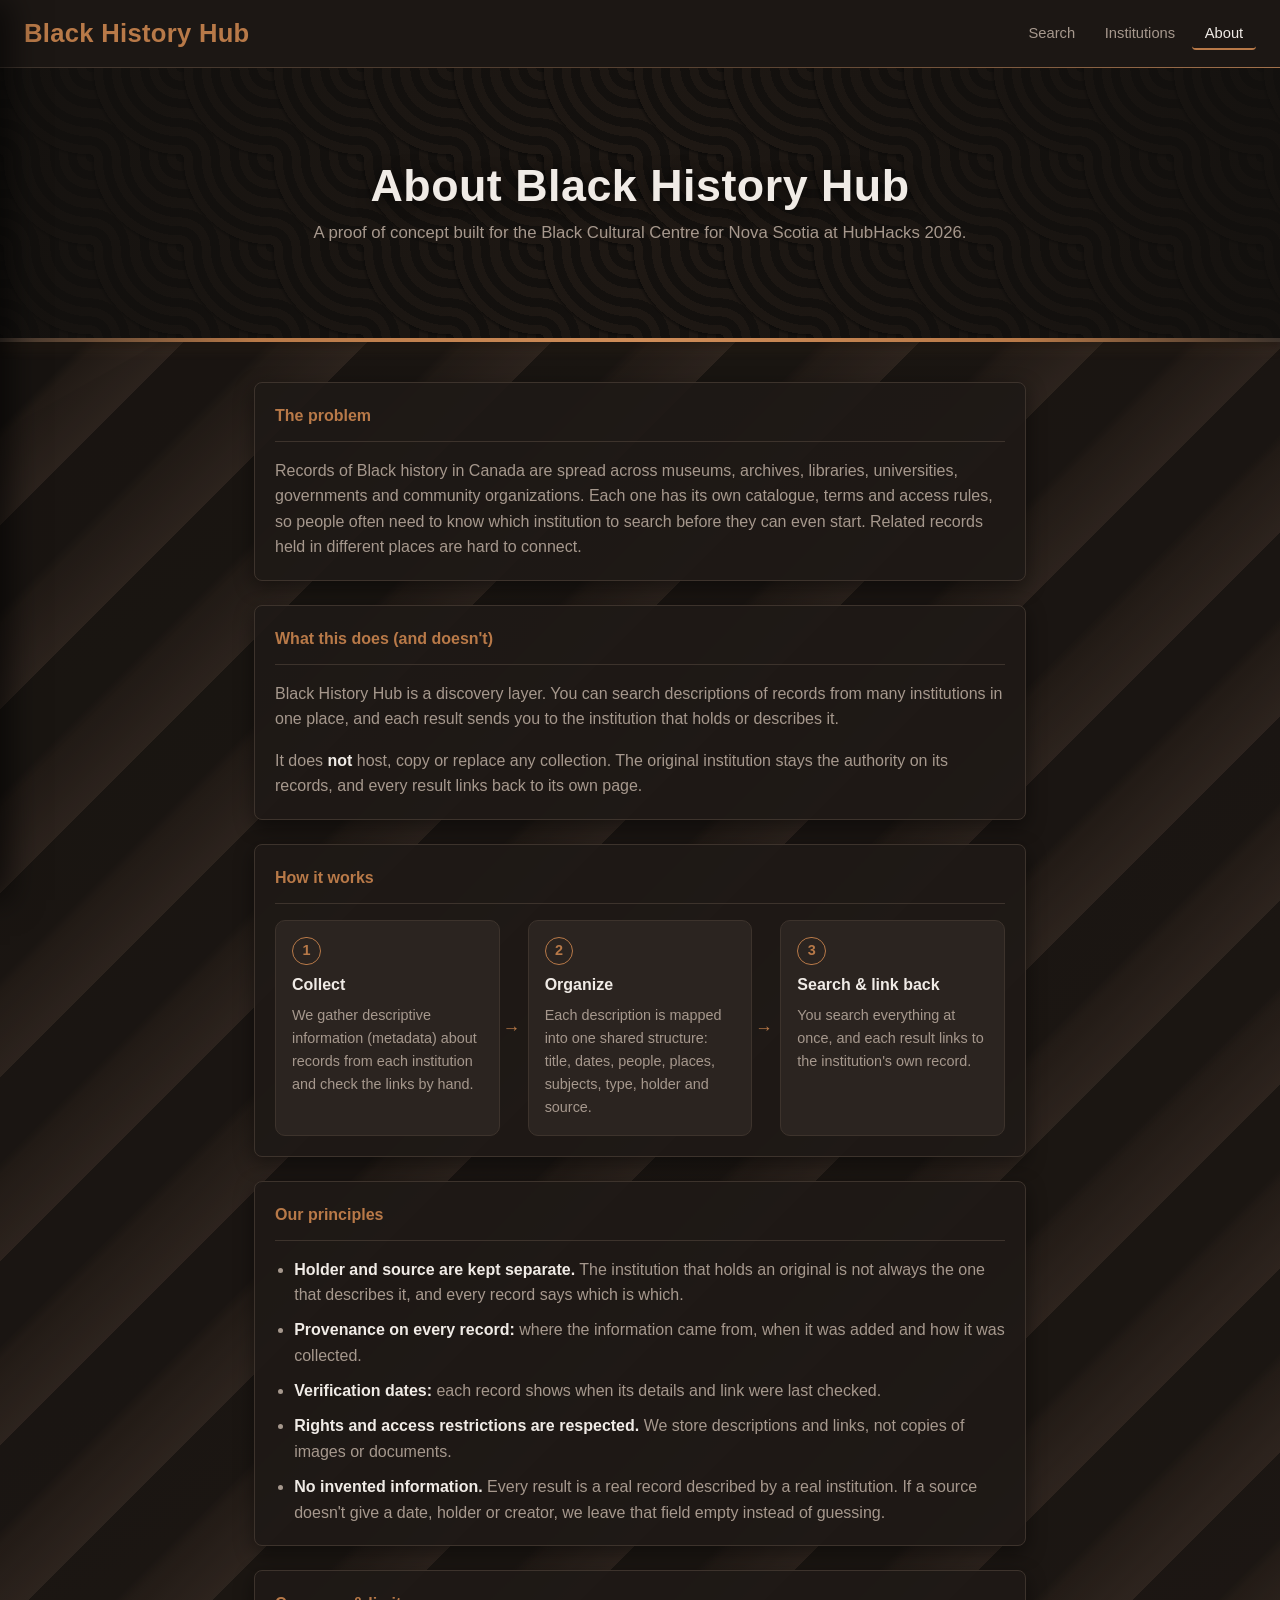
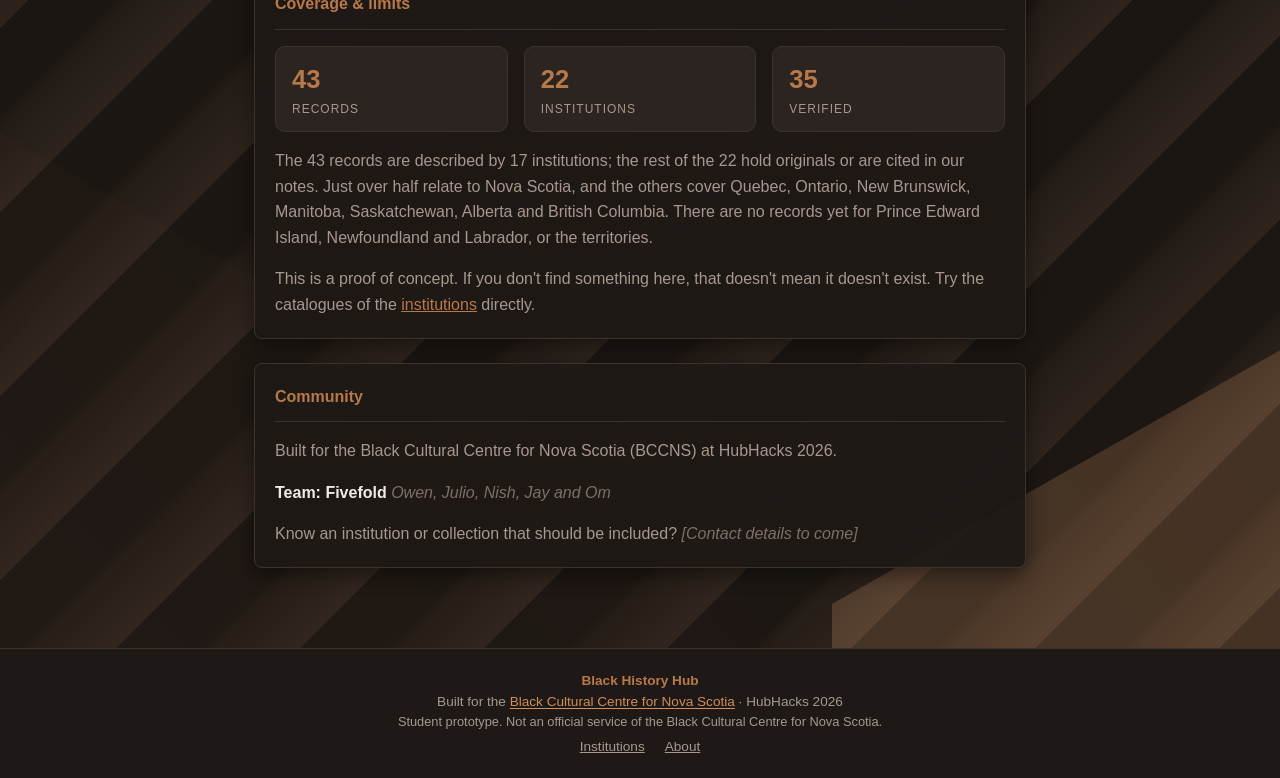
==== commit 1954e4f4: "Add a privacy-first Impact page with anonymous usage counts - POST /events stores anonymous events (" ====
--- a/frontend/about.html
+++ b/frontend/about.html
@@ -6,6 +6,7 @@
   <title>About — Black History Hub</title>
   <link rel="stylesheet" href="css/styles.css">
   <script src="js/script.js" defer></script>
+  <script src="js/track.js" defer></script>
 </head>
 <body class="results-page about-page">
   <a class="skip-link" href="#main">Skip to main content</a>
@@ -134,18 +135,18 @@
             <li><strong>Provenance on every record:</strong> where the information came from, when it was added and how it was collected.</li>
             <li><strong>Verification dates:</strong> each record shows when its details and link were last checked.</li>
             <li><strong>Rights and access restrictions are respected.</strong> We store descriptions and links, not copies of images or documents.</li>
-            <li><strong>No invented information.</strong> Any AI-assisted search will only cite real records in the hub. If something can't be verified, we don't present it as fact.</li>
+            <li><strong>No invented information.</strong> Every result is a real record described by a real institution. If a source doesn't give a date, holder or creator, we leave that field empty instead of guessing.</li>
           </ul>
         </section>
 
         <section class="column-section about-section" aria-labelledby="about-coverage">
           <h2 id="about-coverage" class="column-title">Coverage &amp; limits</h2>
           <dl class="about-stats">
-            <div><dt>Records</dt><dd>41</dd></div>
-            <div><dt>Institutions</dt><dd>21</dd></div>
+            <div><dt>Records</dt><dd>43</dd></div>
+            <div><dt>Institutions</dt><dd>22</dd></div>
             <div><dt>Verified</dt><dd>35</dd></div>
           </dl>
-          <p>The 41 records are described by 16 institutions; the rest of the 21 hold originals or are cited in our notes. Just over half relate to Nova Scotia, and the others cover Quebec, Ontario, New Brunswick, Manitoba, Saskatchewan, Alberta and British Columbia. There are no records yet for Prince Edward Island, Newfoundland and Labrador, or the territories.</p>
+          <p>The 43 records are described by 17 institutions; the rest of the 22 hold originals or are cited in our notes. Just over half relate to Nova Scotia, and the others cover Quebec, Ontario, New Brunswick, Manitoba, Saskatchewan, Alberta and British Columbia. There are no records yet for Prince Edward Island, Newfoundland and Labrador, or the territories.</p>
           <p>This is a proof of concept. If you don't find something here, that doesn't mean it doesn't exist. Try the catalogues of the <a href="institutions.html">institutions</a> directly.</p>
         </section>
 
--- a/frontend/css/styles.css
+++ b/frontend/css/styles.css
@@ -2304,3 +2304,107 @@
 .site-footer-note {
   font-size: 0.8rem;
 }
+
+/* ==========================================================================
+   Impact page (impact.html)
+   ========================================================================== */
+.impact-stats div {
+  min-width: 140px;
+}
+
+.impact-note,
+.impact-status {
+  color: var(--text-secondary);
+}
+
+.impact-chart svg {
+  width: 100%;
+  height: auto;
+  display: block;
+}
+
+.impact-axis {
+  stroke: var(--border-subtle);
+  stroke-width: 1;
+}
+
+.impact-tick {
+  fill: var(--text-secondary);
+  font-size: 11px;
+}
+
+.impact-bar-searches,
+.impact-key-searches {
+  fill: var(--accent-hover);
+  background: var(--accent-hover);
+}
+
+.impact-bar-clicks,
+.impact-key-clicks {
+  fill: var(--text-primary);
+  background: var(--text-primary);
+}
+
+.impact-legend {
+  display: flex;
+  align-items: center;
+  gap: 0.5rem;
+  color: var(--text-secondary);
+  font-size: 0.9rem;
+  margin-top: 0.5rem;
+}
+
+.impact-key {
+  display: inline-block;
+  width: 12px;
+  height: 12px;
+  border-radius: 2px;
+  margin-left: 0.5rem;
+}
+
+.impact-list {
+  list-style: none;
+  padding: 0;
+  margin-top: 0.75rem;
+}
+
+.impact-list li {
+  display: flex;
+  justify-content: space-between;
+  gap: 1rem;
+  padding: 0.55rem 0;
+  border-bottom: 1px solid var(--border-subtle);
+}
+
+.impact-list a {
+  color: var(--text-primary);
+}
+
+.impact-count {
+  color: var(--accent-hover);
+  font-weight: 600;
+  font-variant-numeric: tabular-nums;
+}
+
+.impact-empty {
+  color: var(--text-secondary);
+}
+
+.impact-key-form {
+  display: flex;
+  flex-wrap: wrap;
+  gap: 0.75rem;
+  align-items: center;
+}
+
+.impact-key-form input {
+  background: var(--bg-surface-elevated);
+  border: 1px solid var(--border-subtle);
+  color: var(--text-primary);
+  padding: 0.5rem 0.75rem;
+  border-radius: 4px;
+}
+
+.impact-key-form[hidden] {
+  display: none;
+}
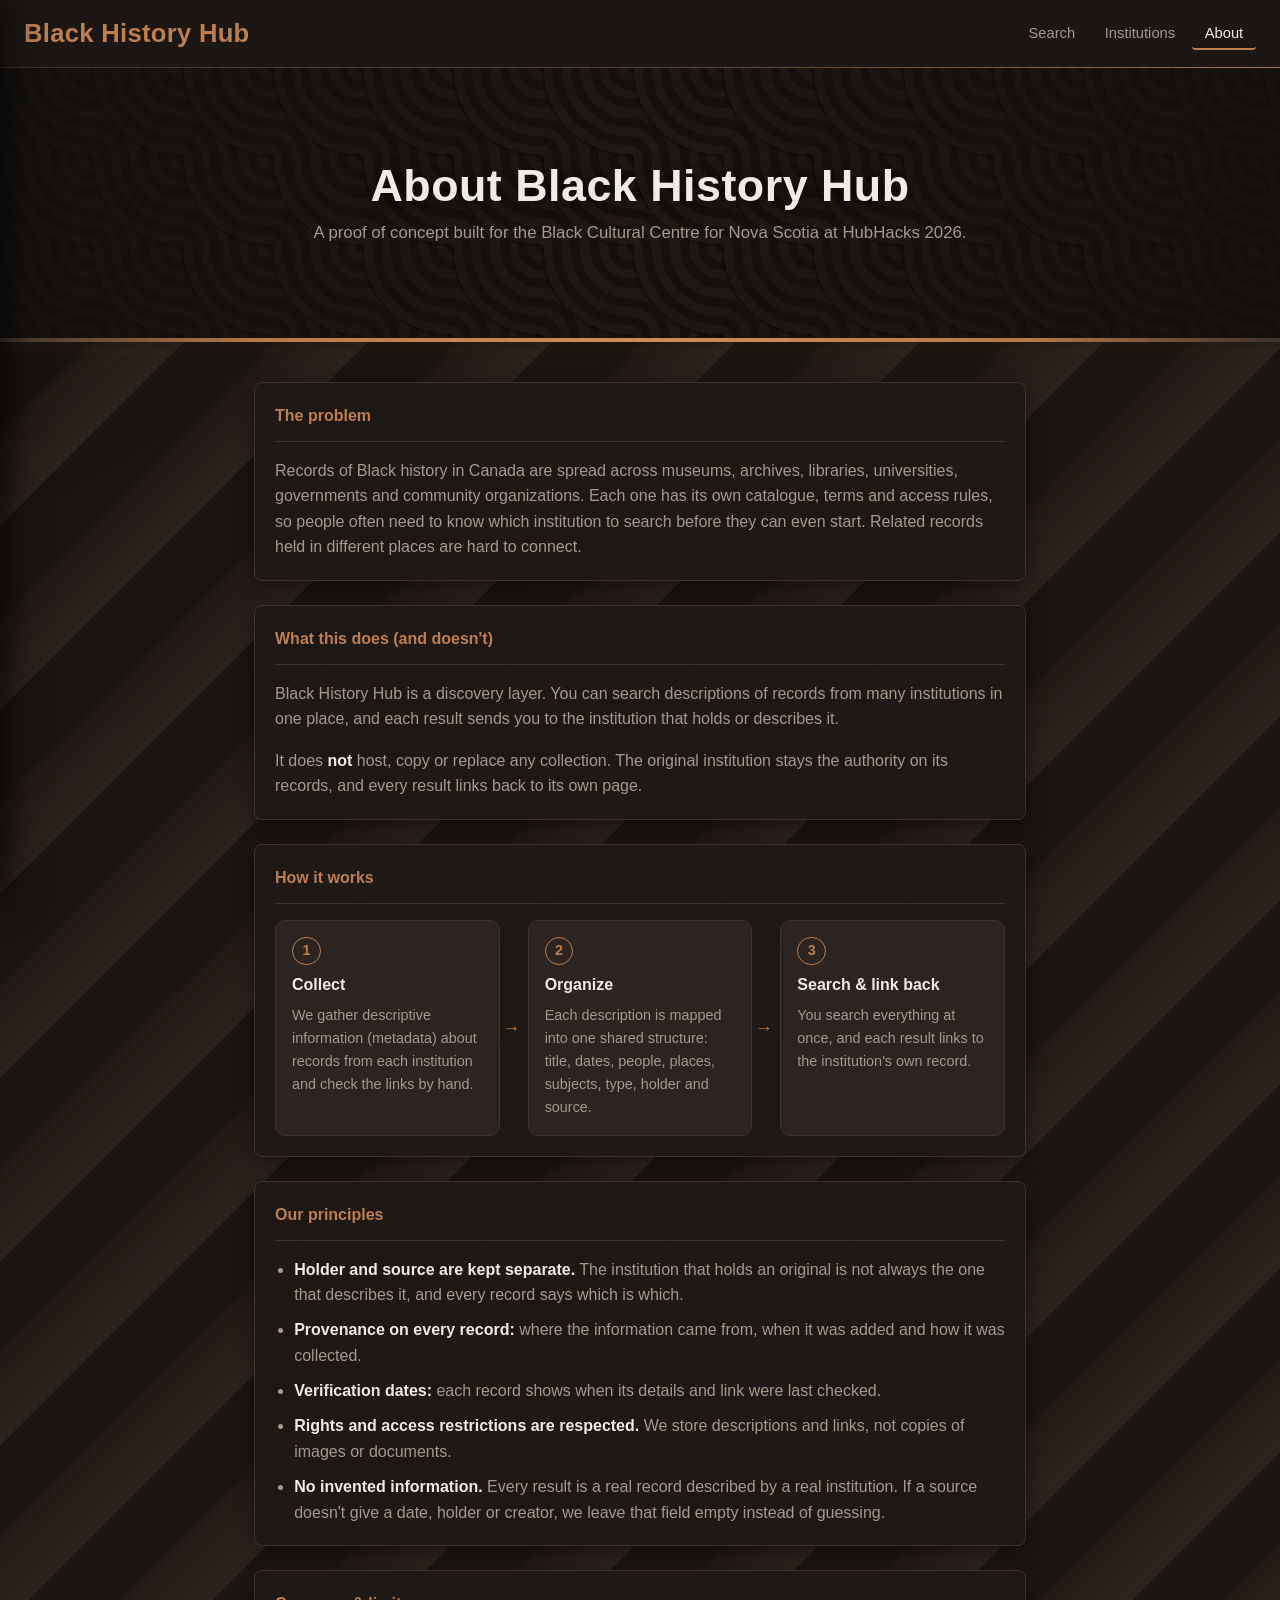
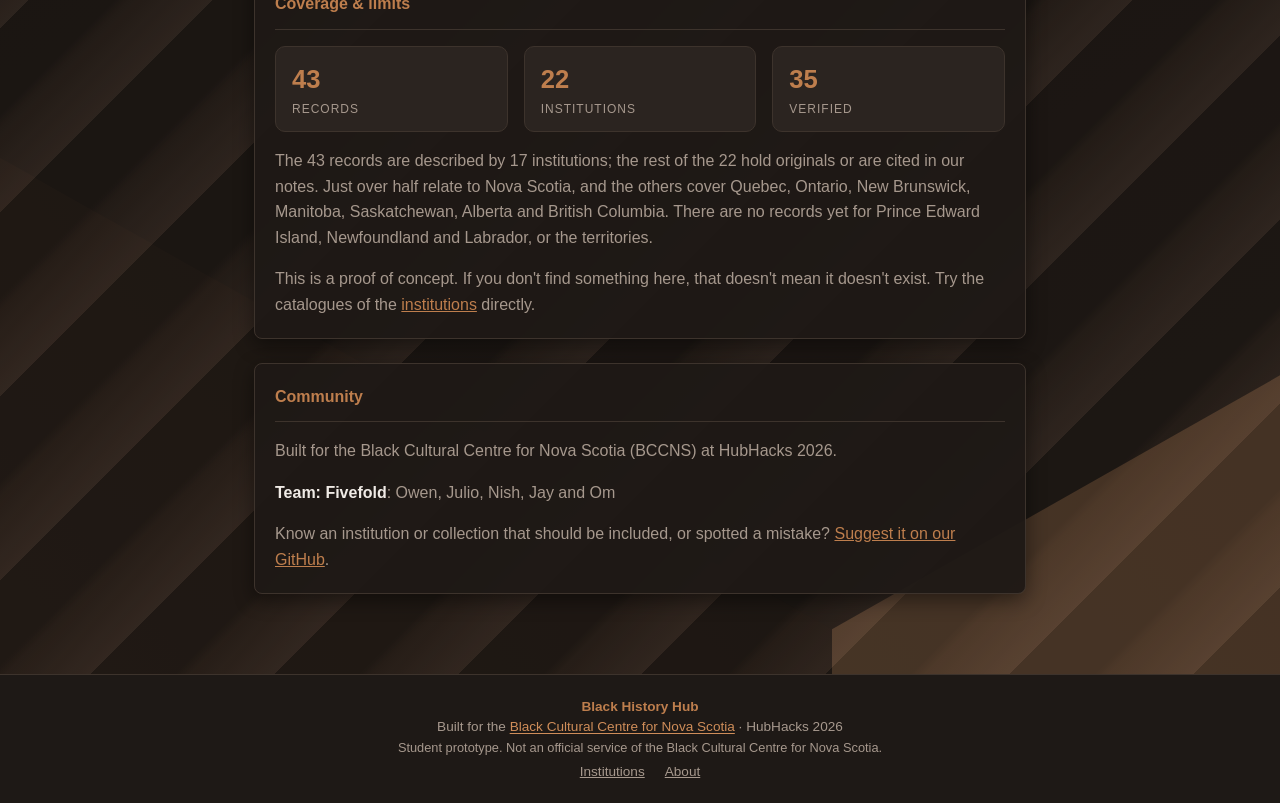
==== commit 53fd9bb2: "Fix demo issues from testing and accessibility audit - Reword working notes on journal records (orig" ====
--- a/frontend/about.html
+++ b/frontend/about.html
@@ -153,10 +153,8 @@
         <section class="column-section about-section" aria-labelledby="about-community">
           <h2 id="about-community" class="column-title">Community</h2>
           <p>Built for the Black Cultural Centre for Nova Scotia (BCCNS) at HubHacks 2026.</p>
-          <p><strong>Team: Fivefold</strong> <span class="placeholder-text">Owen, Julio, Nish, Jay and Om</span></p>
-          
-          <!-- TODO: replace with a real contact (email or form link) -->
-          <p>Know an institution or collection that should be included? <span class="placeholder-text">[Contact details to come]</span></p>
+          <p><strong>Team: Fivefold</strong>: Owen, Julio, Nish, Jay and Om</p>
+          <p>Know an institution or collection that should be included, or spotted a mistake? <a href="https://github.com/JUMBOwen06/hubhacks-2026/issues" target="_blank" rel="noopener noreferrer">Suggest it on our GitHub<span class="visually-hidden"> (opens in a new tab)</span></a>.</p>
         </section>
 
       </div>
--- a/frontend/css/styles.css
+++ b/frontend/css/styles.css
@@ -8,9 +8,9 @@
 
   --text-primary: #f0ebe6;        /* High-contrast off-white */
   --text-secondary: #a6988d;      /* Muted warm grey */
-  --text-muted: #7d6f64;          /* Placeholder text */
-
-  --accent: #b87948;              /* Primary brown/amber accent */
+  --text-muted: #9a8b7e;          /* Placeholder and small print (4.5:1 on cards) */
+
+  --accent: #be7e4d;              /* Primary brown/amber accent (4.5:1 for small text on cards) */
   --accent-hover: #cf8d59;        /* Button hover */
 
   --sidebar-width: 260px;
@@ -2312,6 +2312,17 @@
   min-width: 140px;
 }
 
+/* Same spacing between cards as the About page (the cards sit inside #impact-body) */
+#impact-body {
+  display: flex;
+  flex-direction: column;
+  gap: 1.5rem;
+}
+
+#impact-body[hidden] {
+  display: none;
+}
+
 .impact-note,
 .impact-status {
   color: var(--text-secondary);
@@ -2330,7 +2341,7 @@
 
 .impact-tick {
   fill: var(--text-secondary);
-  font-size: 11px;
+  font-size: 12px;
 }
 
 .impact-bar-searches,
@@ -2377,11 +2388,17 @@
 }
 
 .impact-list a {
-  color: var(--text-primary);
+  color: var(--accent-hover);
+  text-decoration: none;
+}
+
+.impact-list a:hover,
+.impact-list a:focus-visible {
+  text-decoration: underline;
 }
 
 .impact-count {
-  color: var(--accent-hover);
+  color: var(--text-primary);
   font-weight: 600;
   font-variant-numeric: tabular-nums;
 }
@@ -2408,3 +2425,19 @@
 .impact-key-form[hidden] {
   display: none;
 }
+
+/* ==========================================================================
+   Touch screens: tap targets at least 24px tall (WCAG 2.2 target size)
+   ========================================================================== */
+@media (pointer: coarse), (max-width: 640px) {
+  a.card-tag {
+    min-height: 24px;
+    line-height: 18px;
+  }
+
+  .site-footer-links a,
+  .record-back {
+    display: inline-block;
+    padding: 4px 0;
+  }
+}
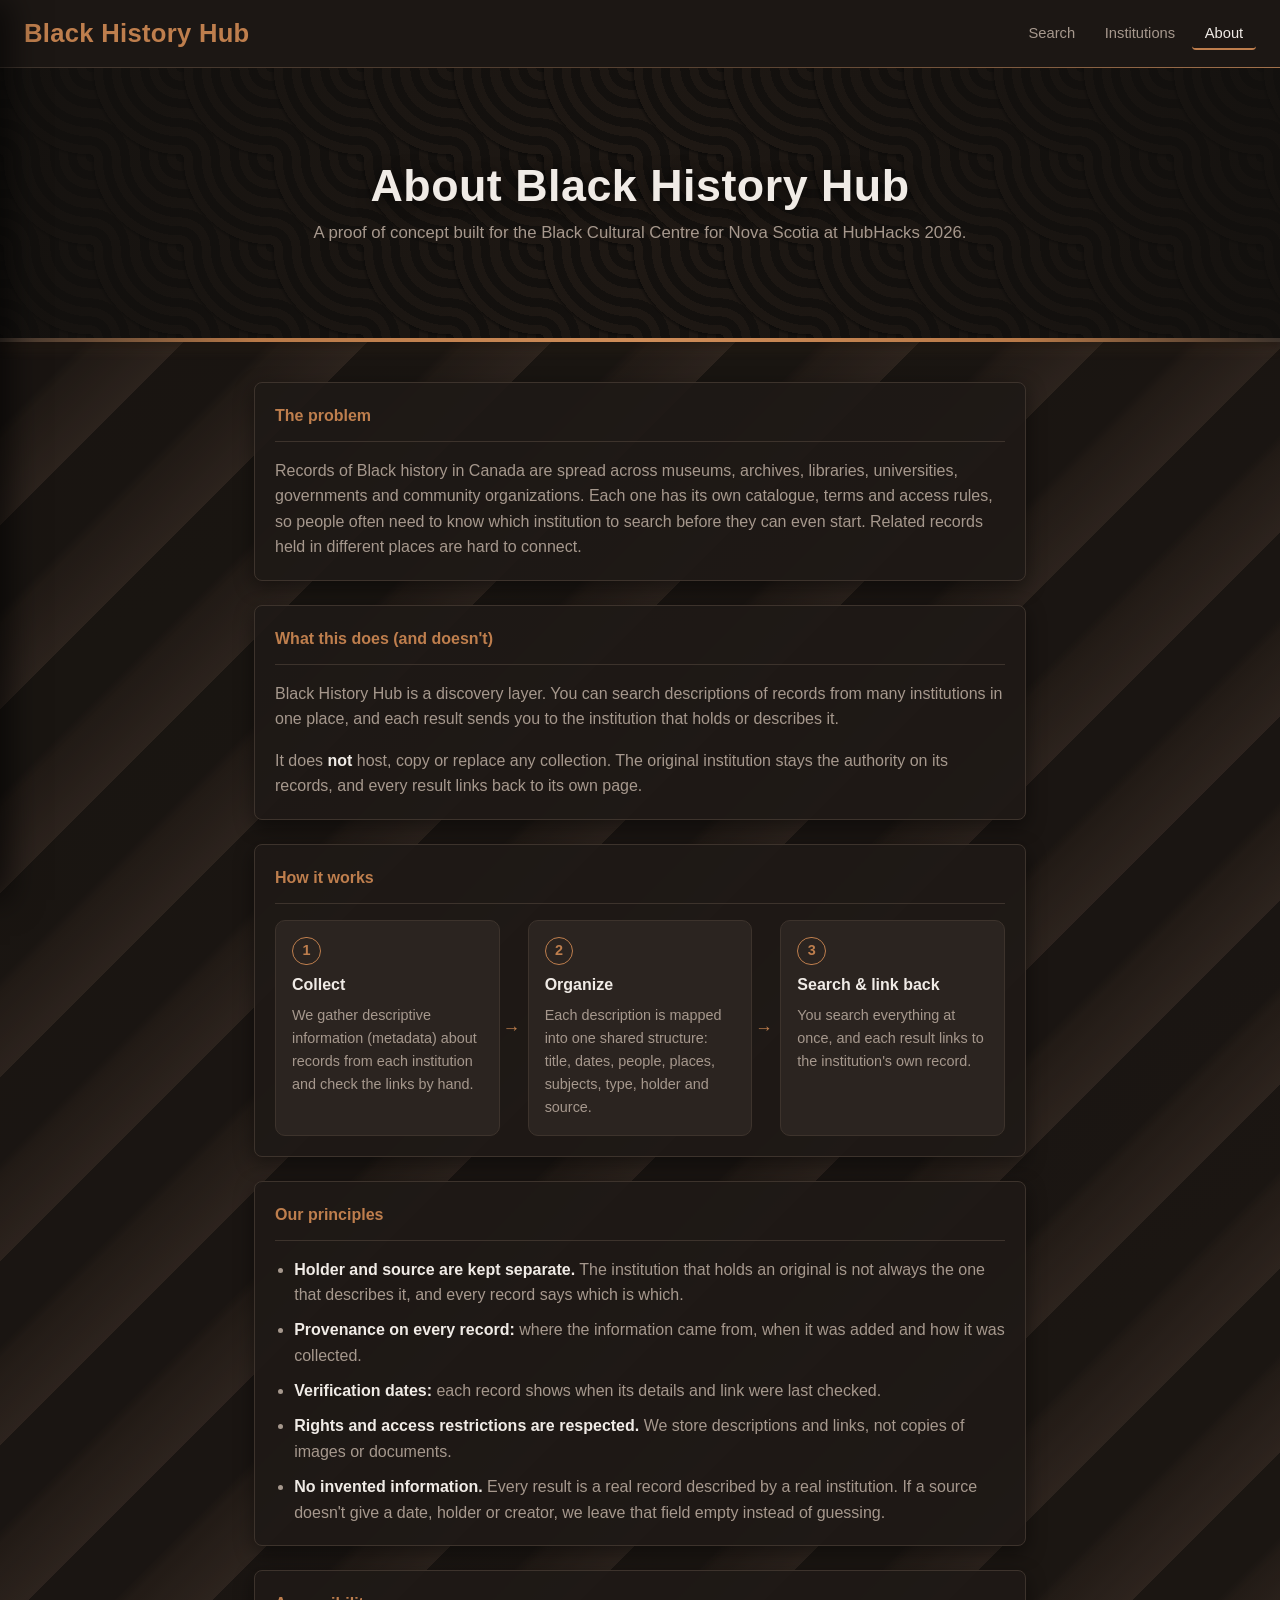
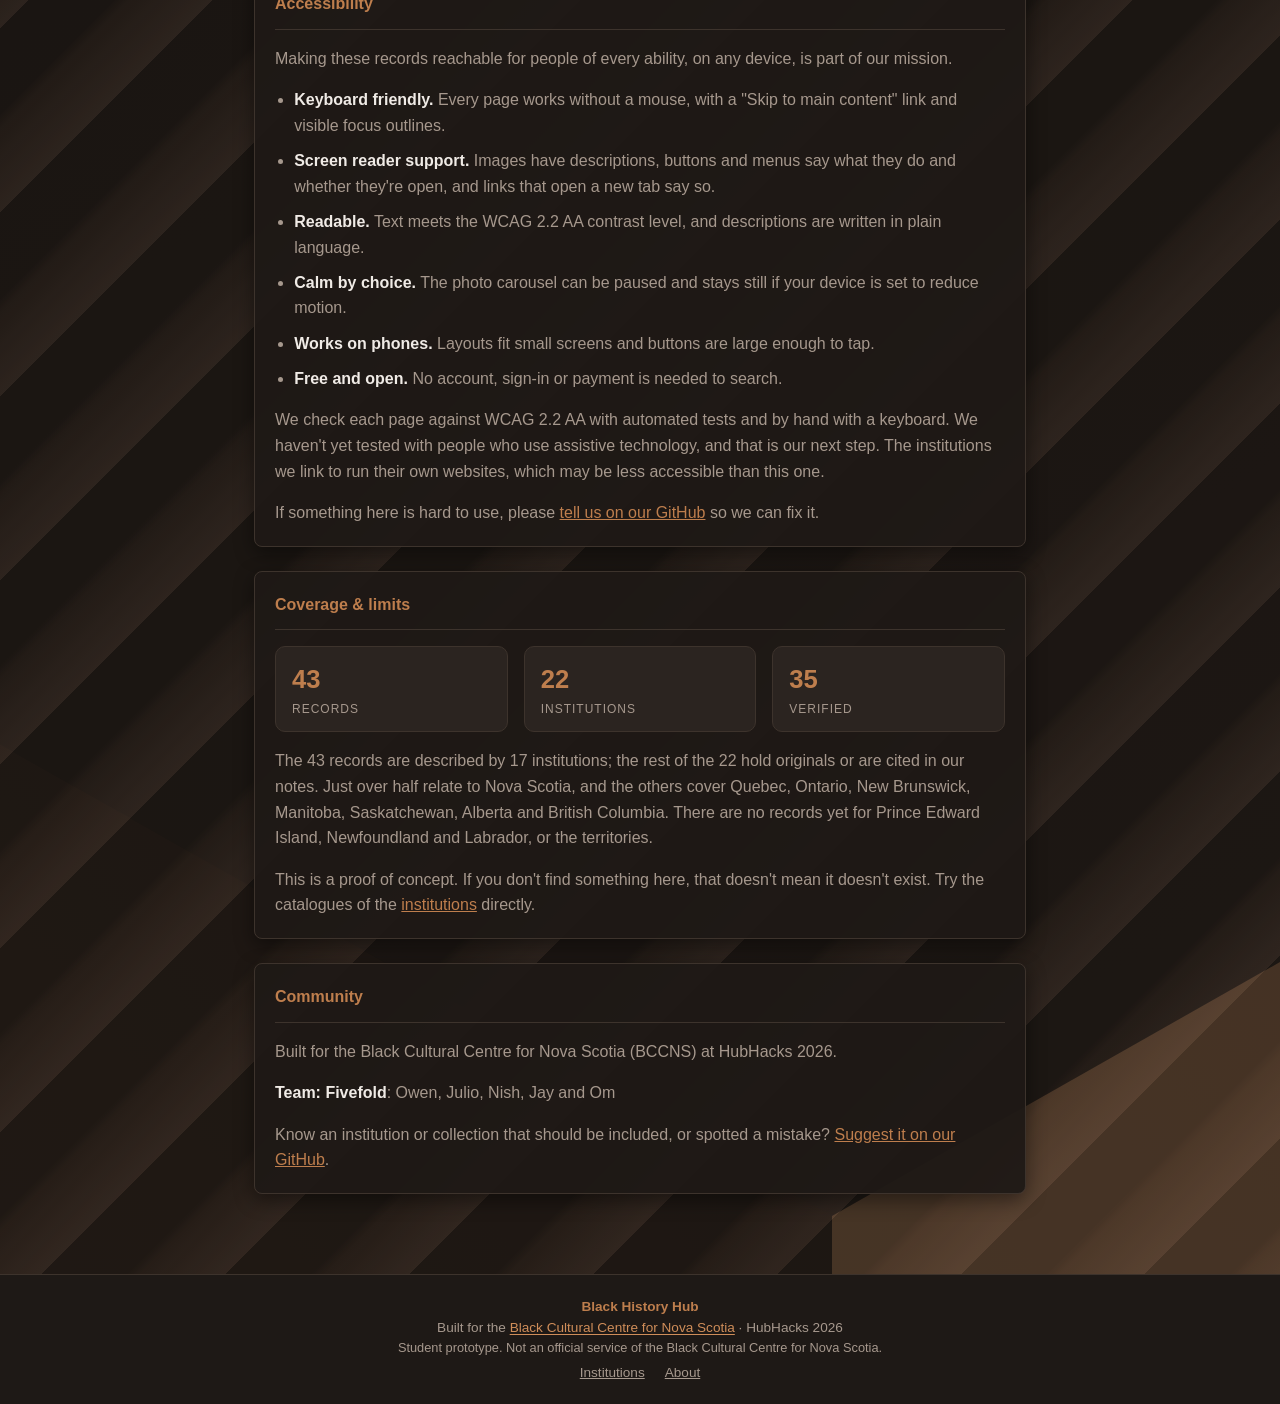
==== commit f39d9ceb: "Added Accesibility statment to about page" ====
--- a/frontend/about.html
+++ b/frontend/about.html
@@ -139,6 +139,21 @@
           </ul>
         </section>
 
+        <section class="column-section about-section" aria-labelledby="about-accessibility">
+          <h2 id="about-accessibility" class="column-title">Accessibility</h2>
+          <p>Making these records reachable for people of every ability, on any device, is part of our mission.</p>
+          <ul class="about-list">
+            <li><strong>Keyboard friendly.</strong> Every page works without a mouse, with a "Skip to main content" link and visible focus outlines.</li>
+            <li><strong>Screen reader support.</strong> Images have descriptions, buttons and menus say what they do and whether they're open, and links that open a new tab say so.</li>
+            <li><strong>Readable.</strong> Text meets the WCAG 2.2 AA contrast level, and descriptions are written in plain language.</li>
+            <li><strong>Calm by choice.</strong> The photo carousel can be paused and stays still if your device is set to reduce motion.</li>
+            <li><strong>Works on phones.</strong> Layouts fit small screens and buttons are large enough to tap.</li>
+            <li><strong>Free and open.</strong> No account, sign-in or payment is needed to search.</li>
+          </ul>
+          <p>We check each page against WCAG 2.2 AA with automated tests and by hand with a keyboard. We haven't yet tested with people who use assistive technology, and that is our next step. The institutions we link to run their own websites, which may be less accessible than this one.</p>
+          <p>If something here is hard to use, please <a href="https://github.com/JUMBOwen06/hubhacks-2026/issues" target="_blank" rel="noopener noreferrer">tell us on our GitHub<span class="visually-hidden"> (opens in a new tab)</span></a> so we can fix it.</p>
+        </section>
+
         <section class="column-section about-section" aria-labelledby="about-coverage">
           <h2 id="about-coverage" class="column-title">Coverage &amp; limits</h2>
           <dl class="about-stats">
